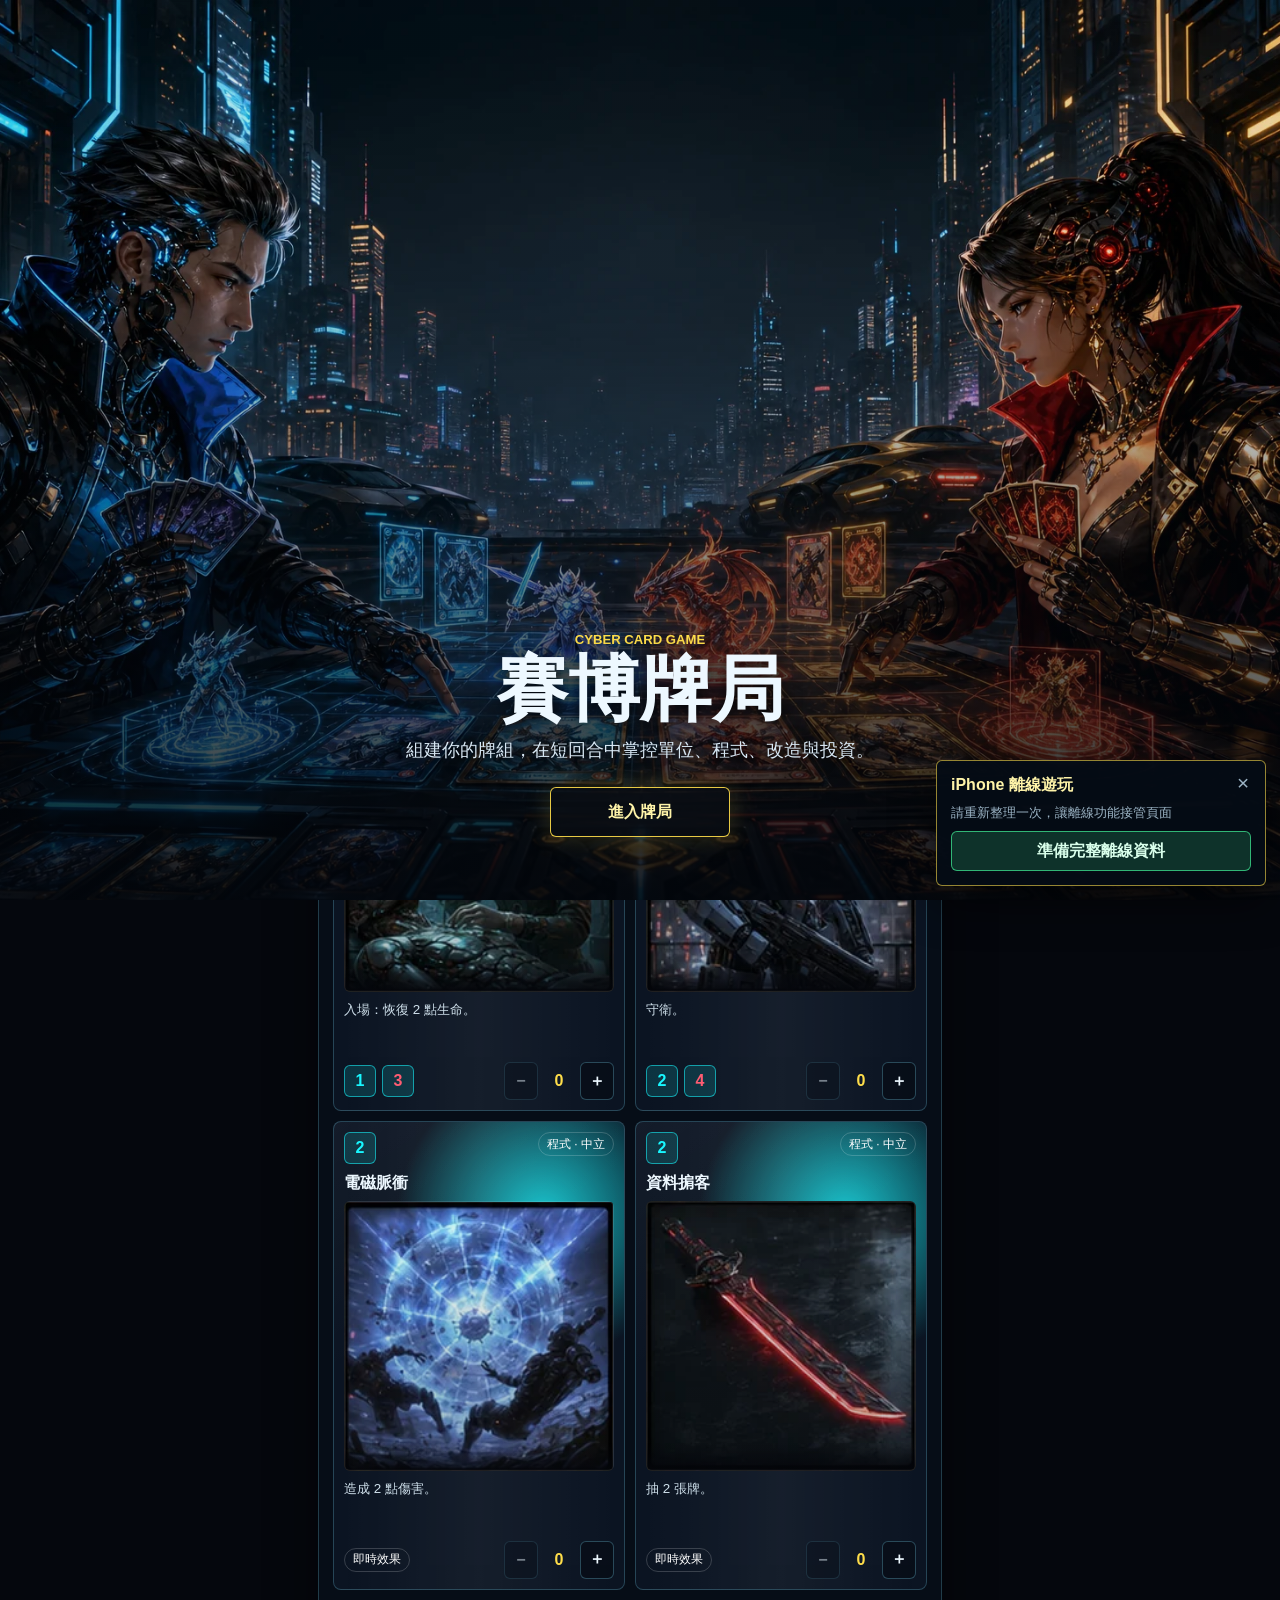
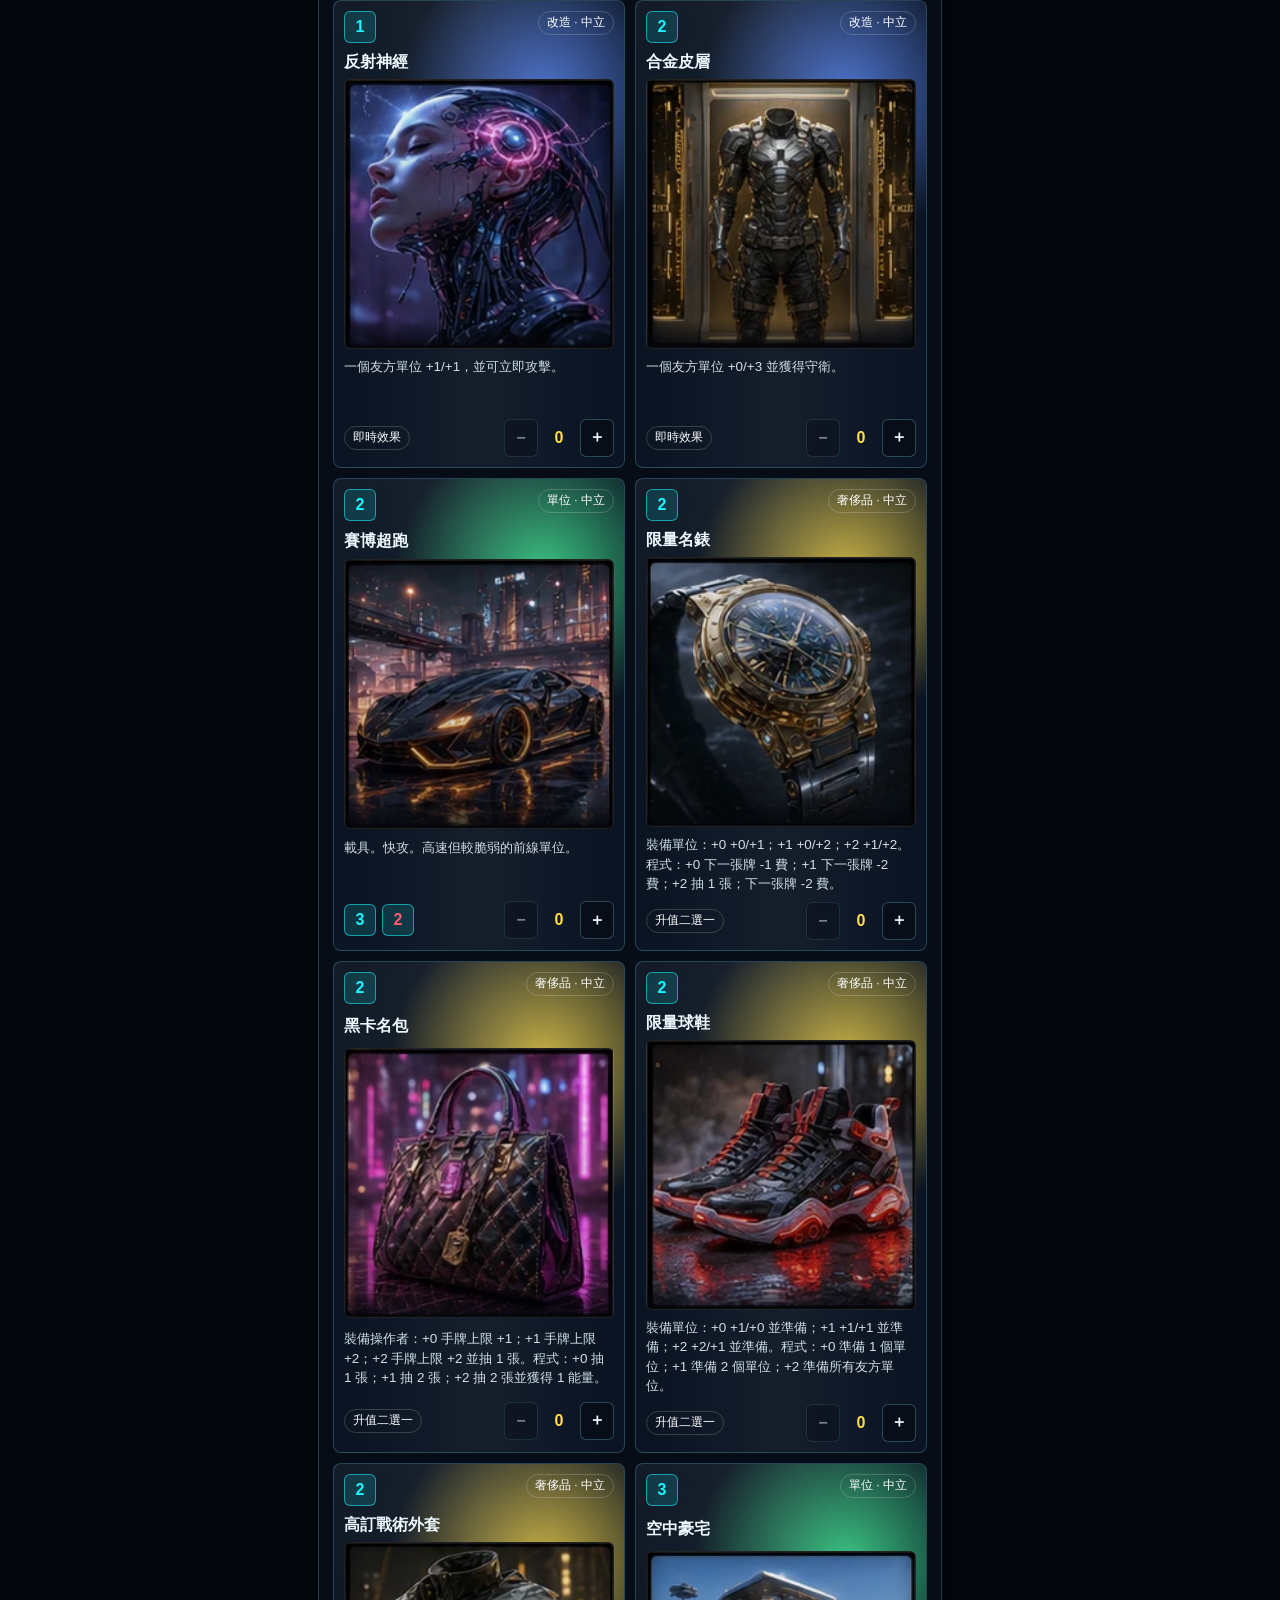
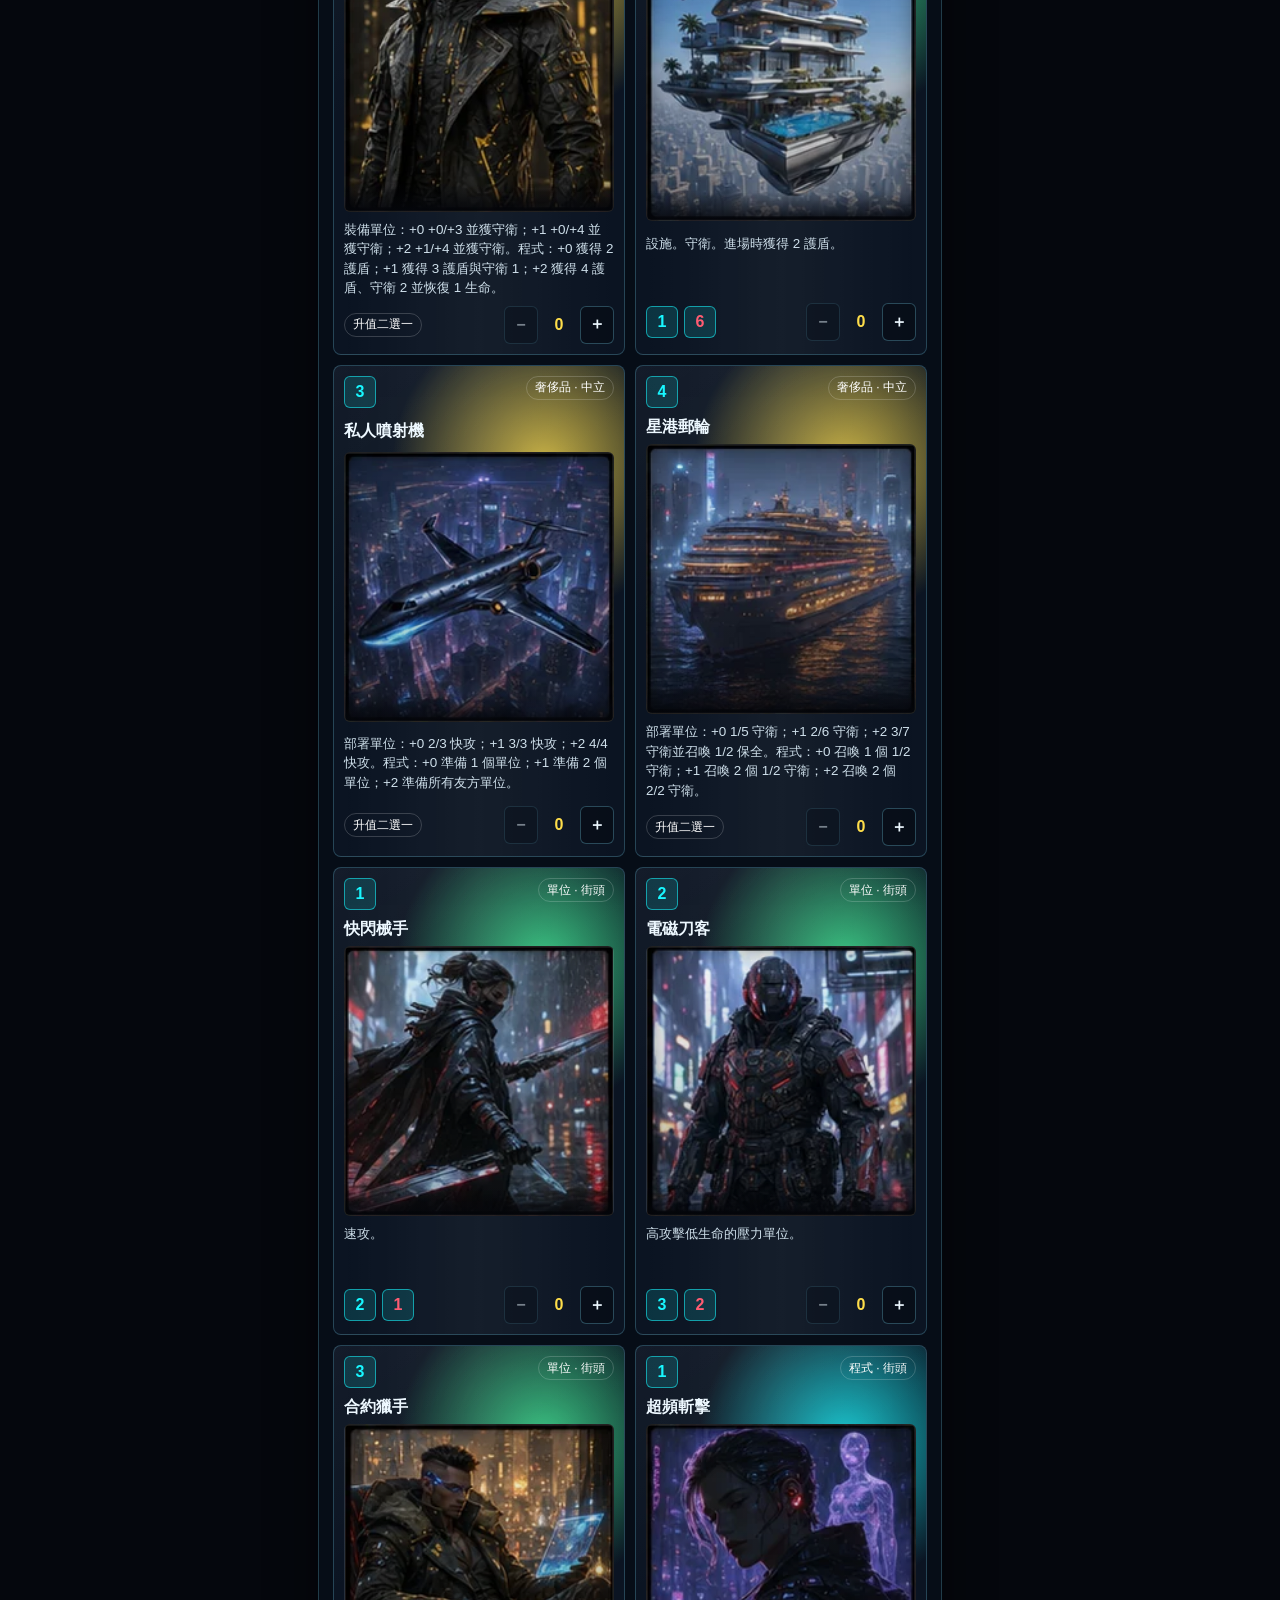
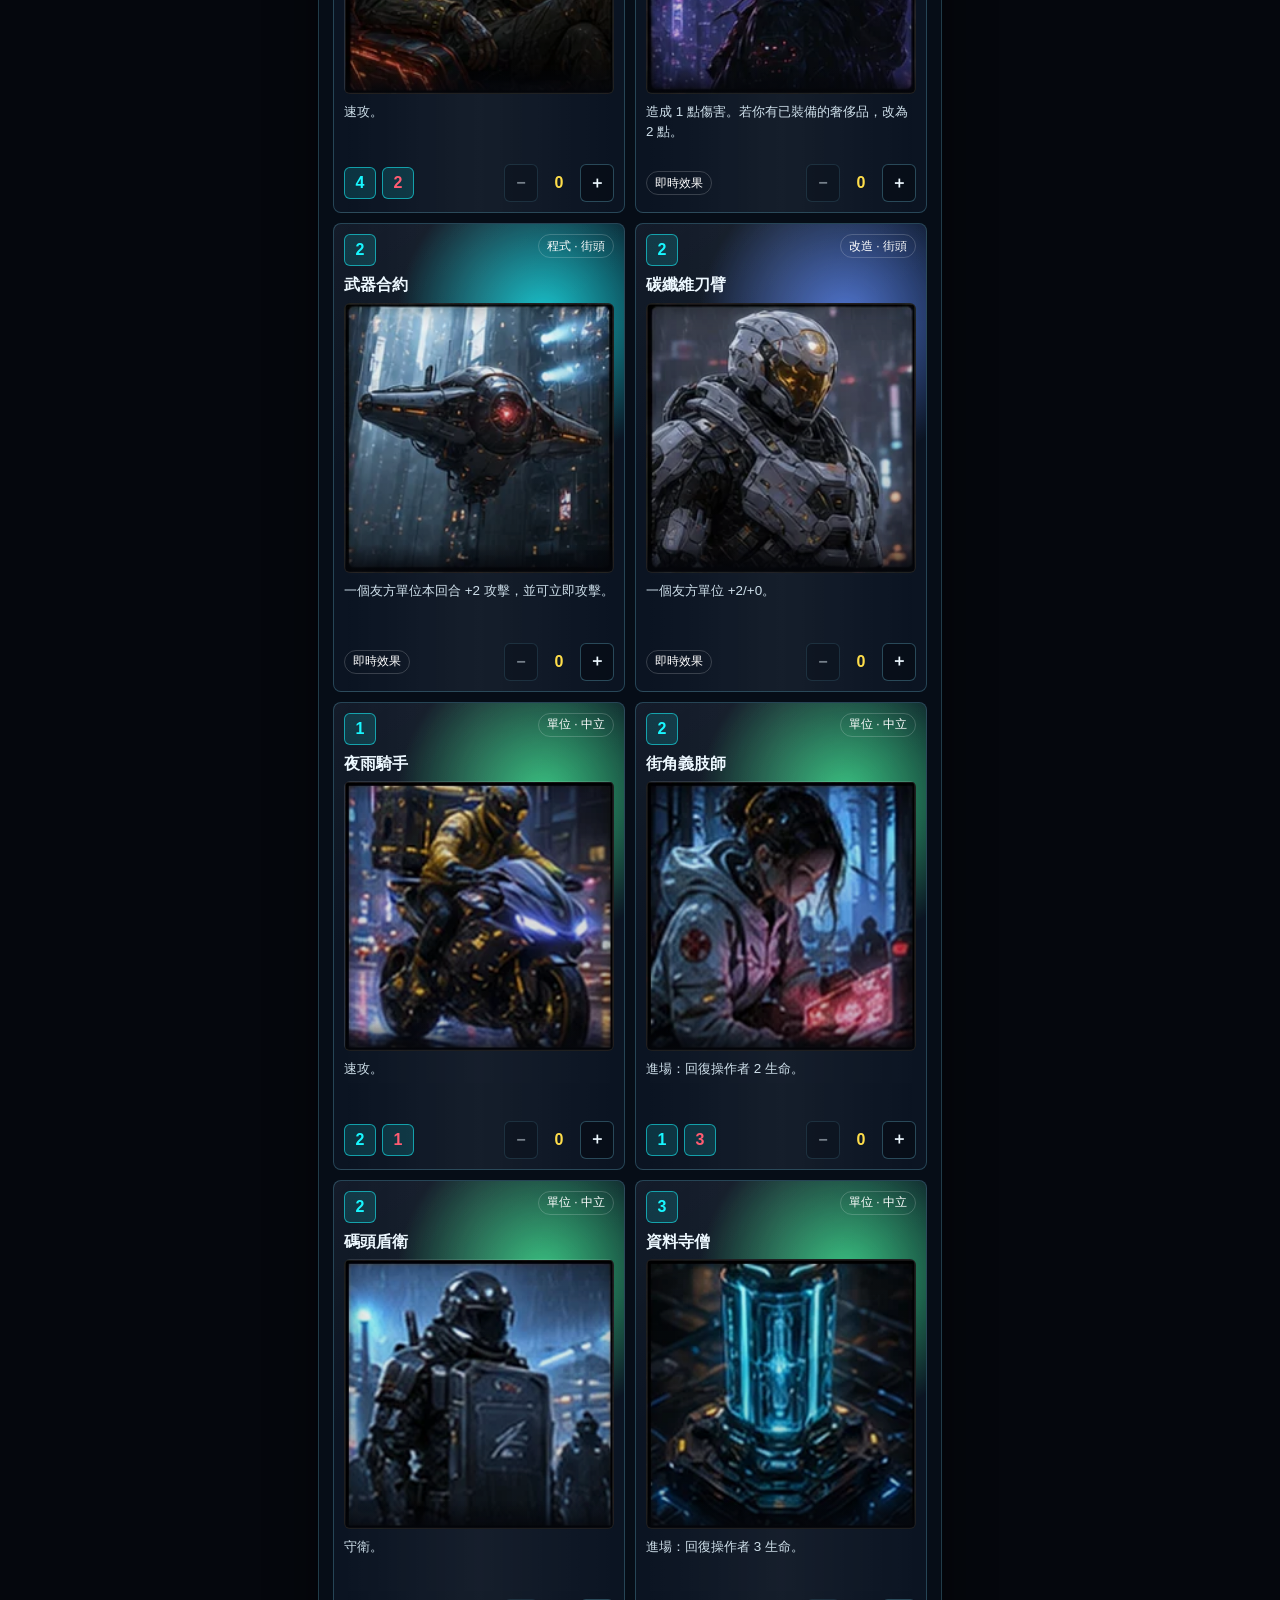
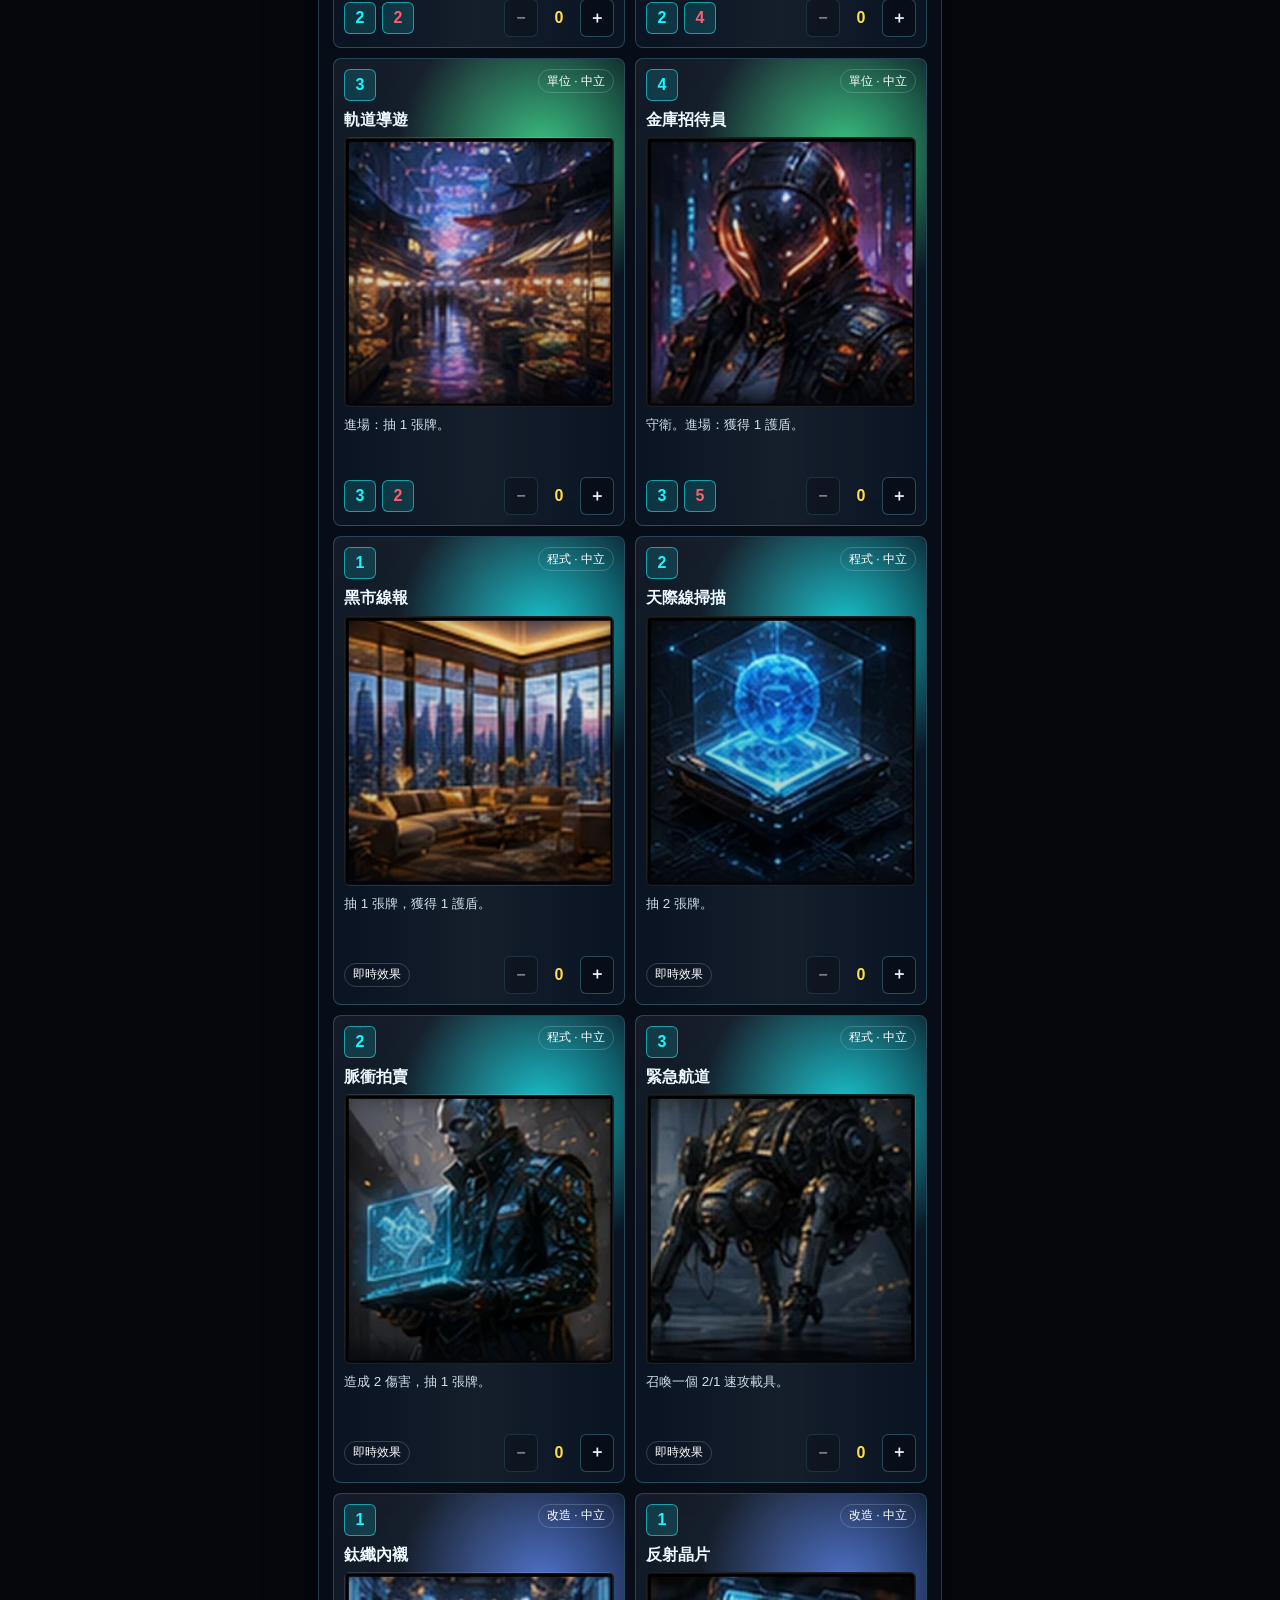
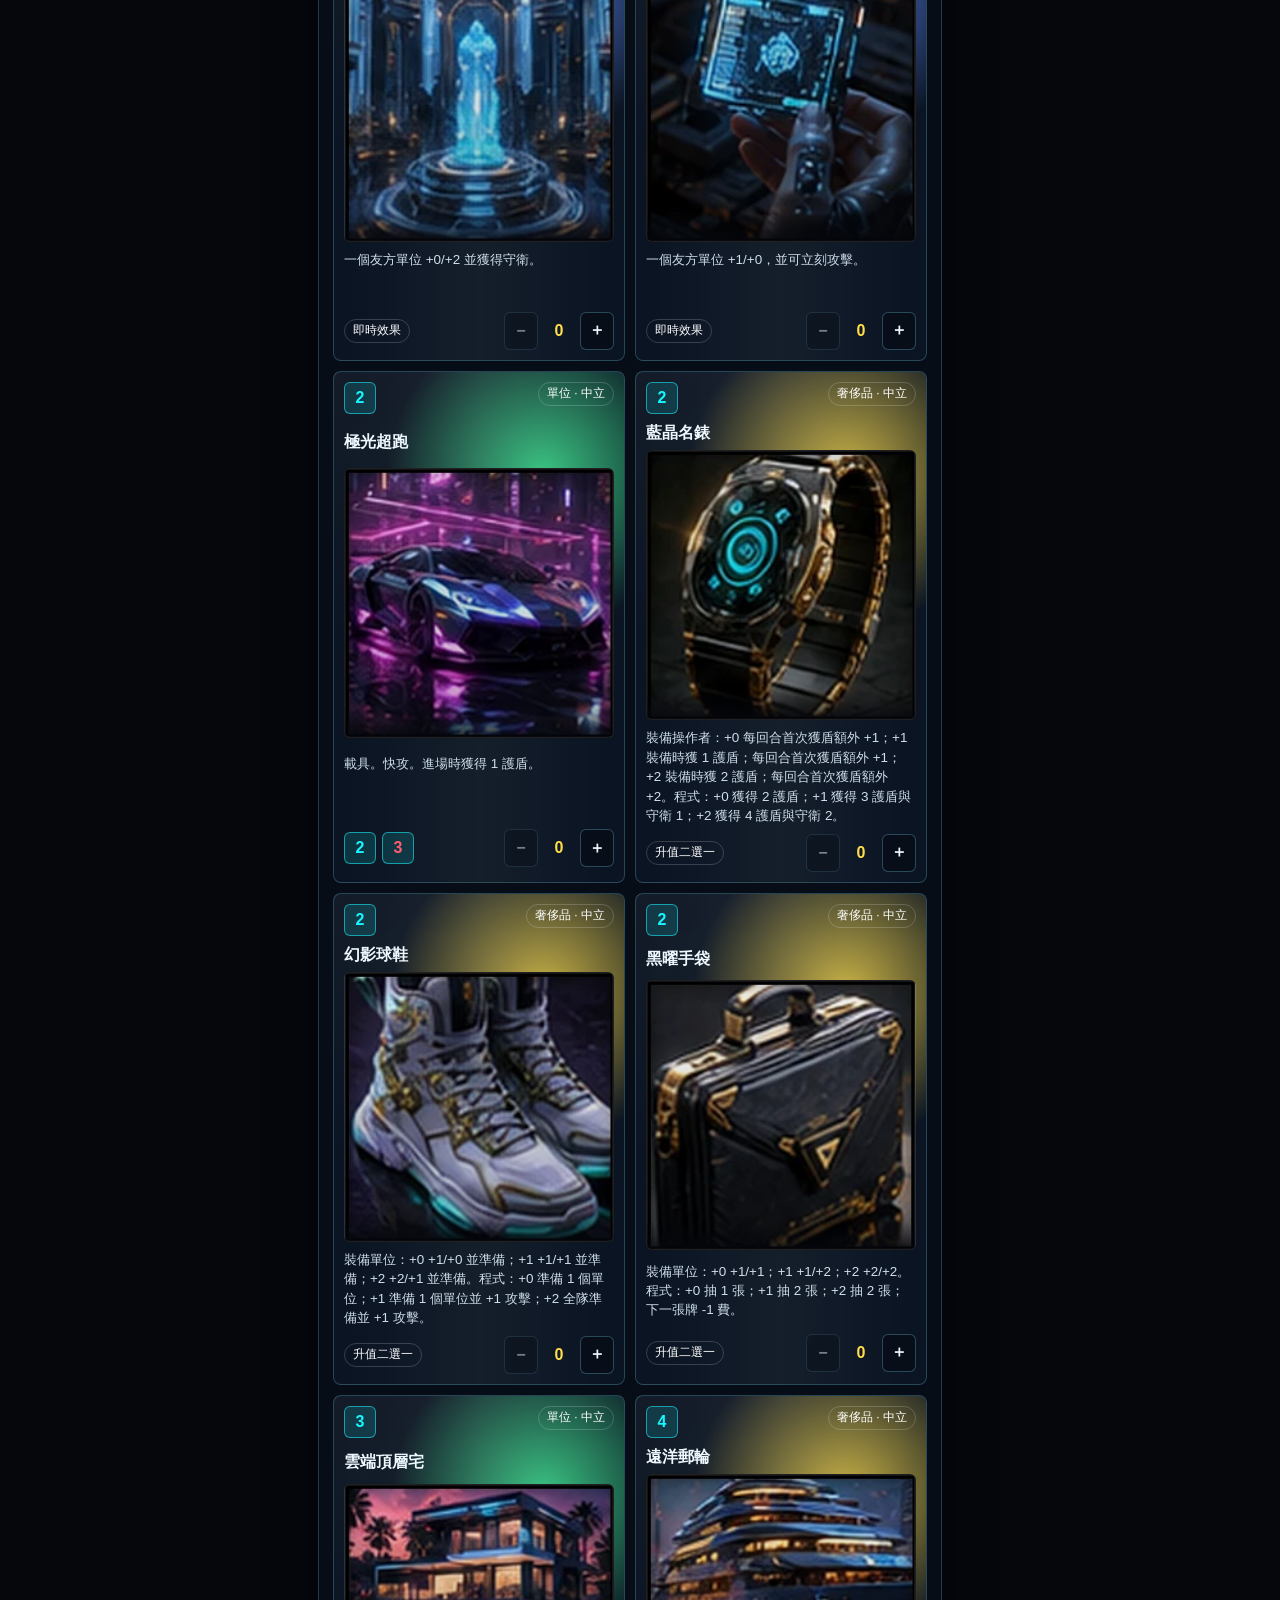
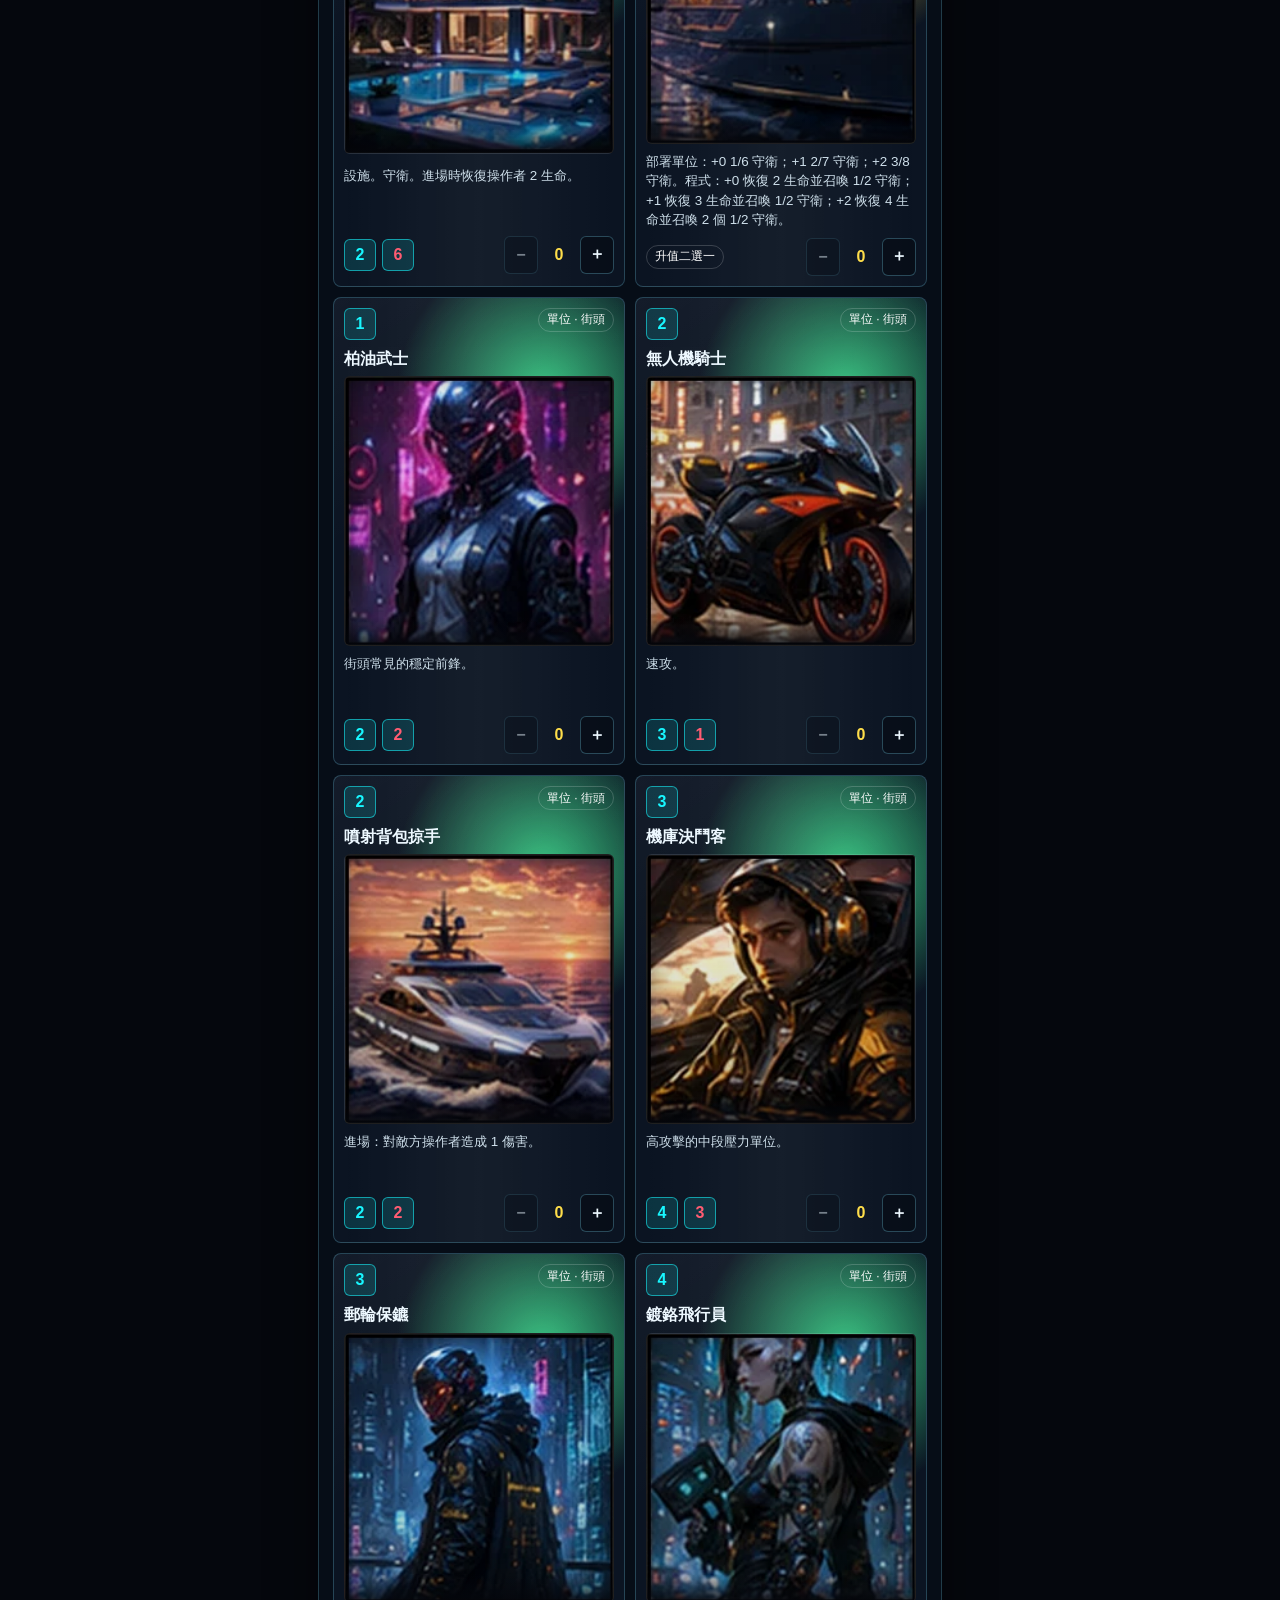
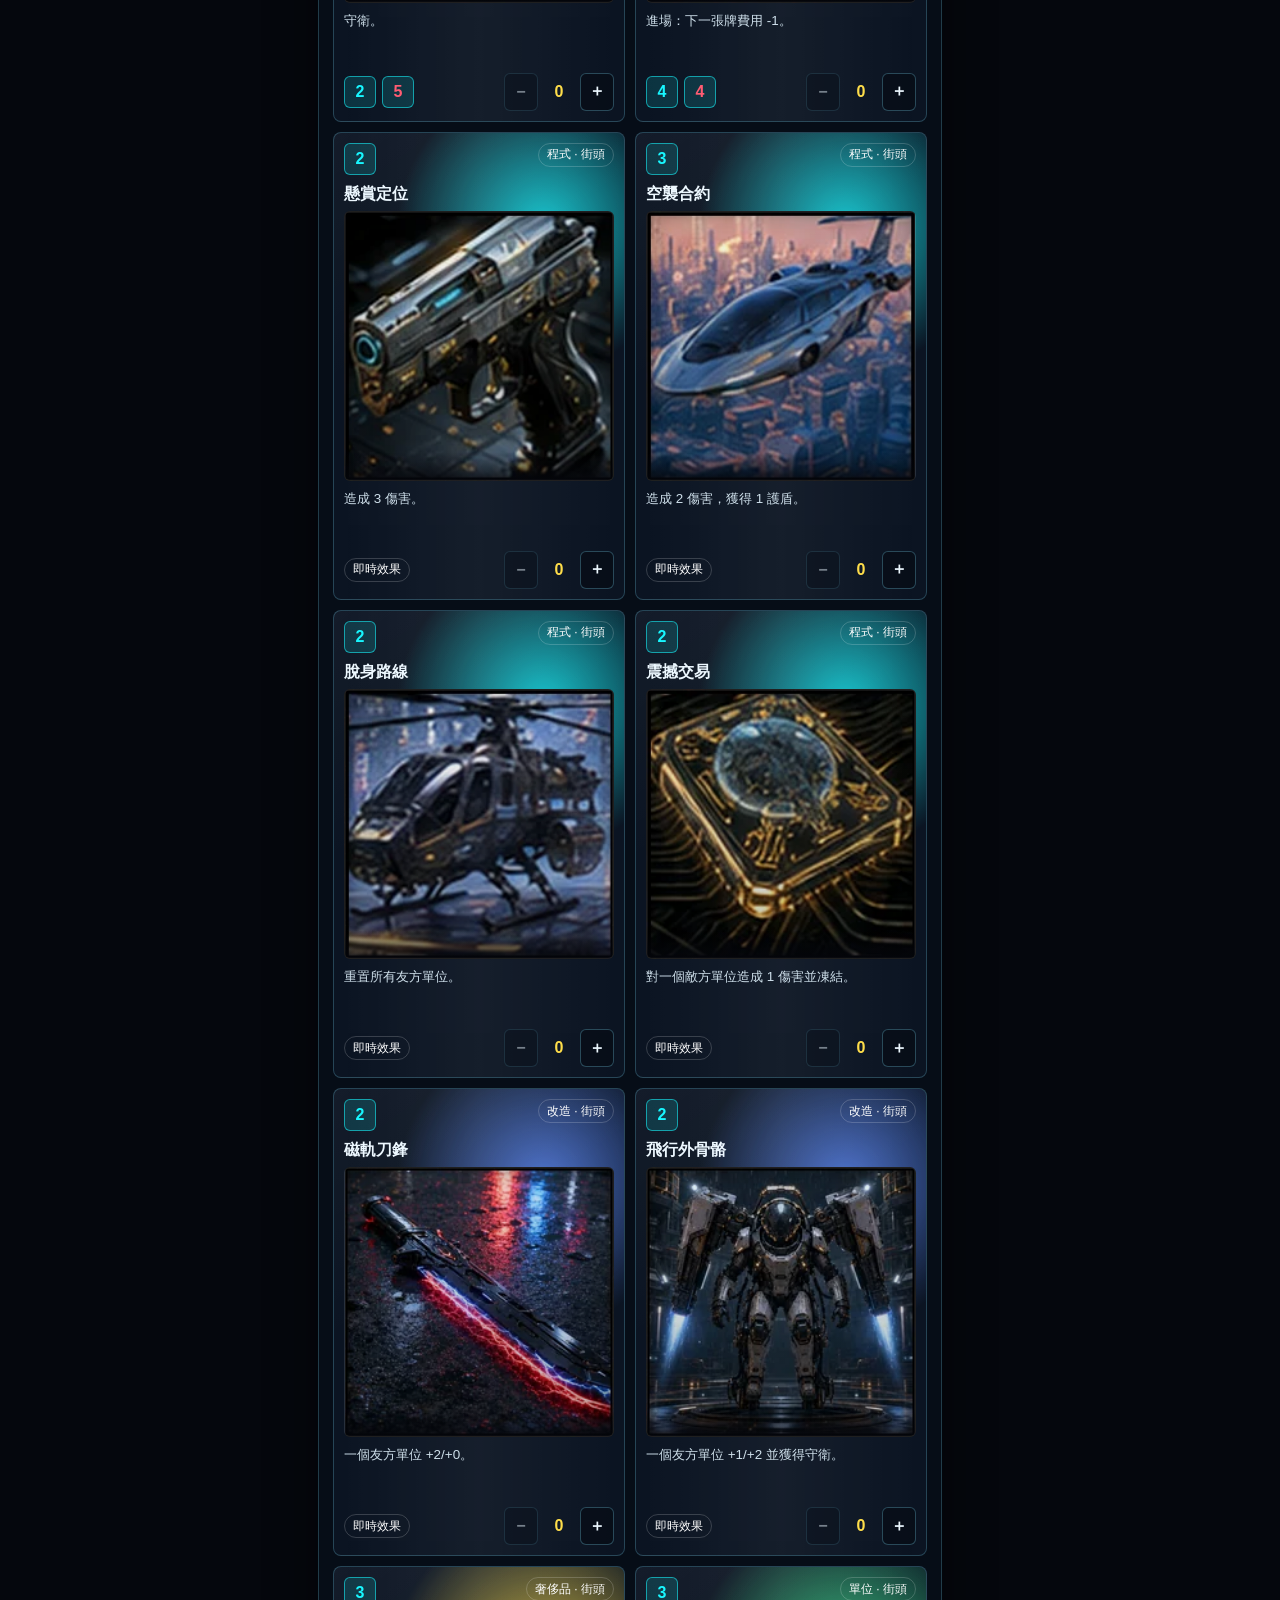
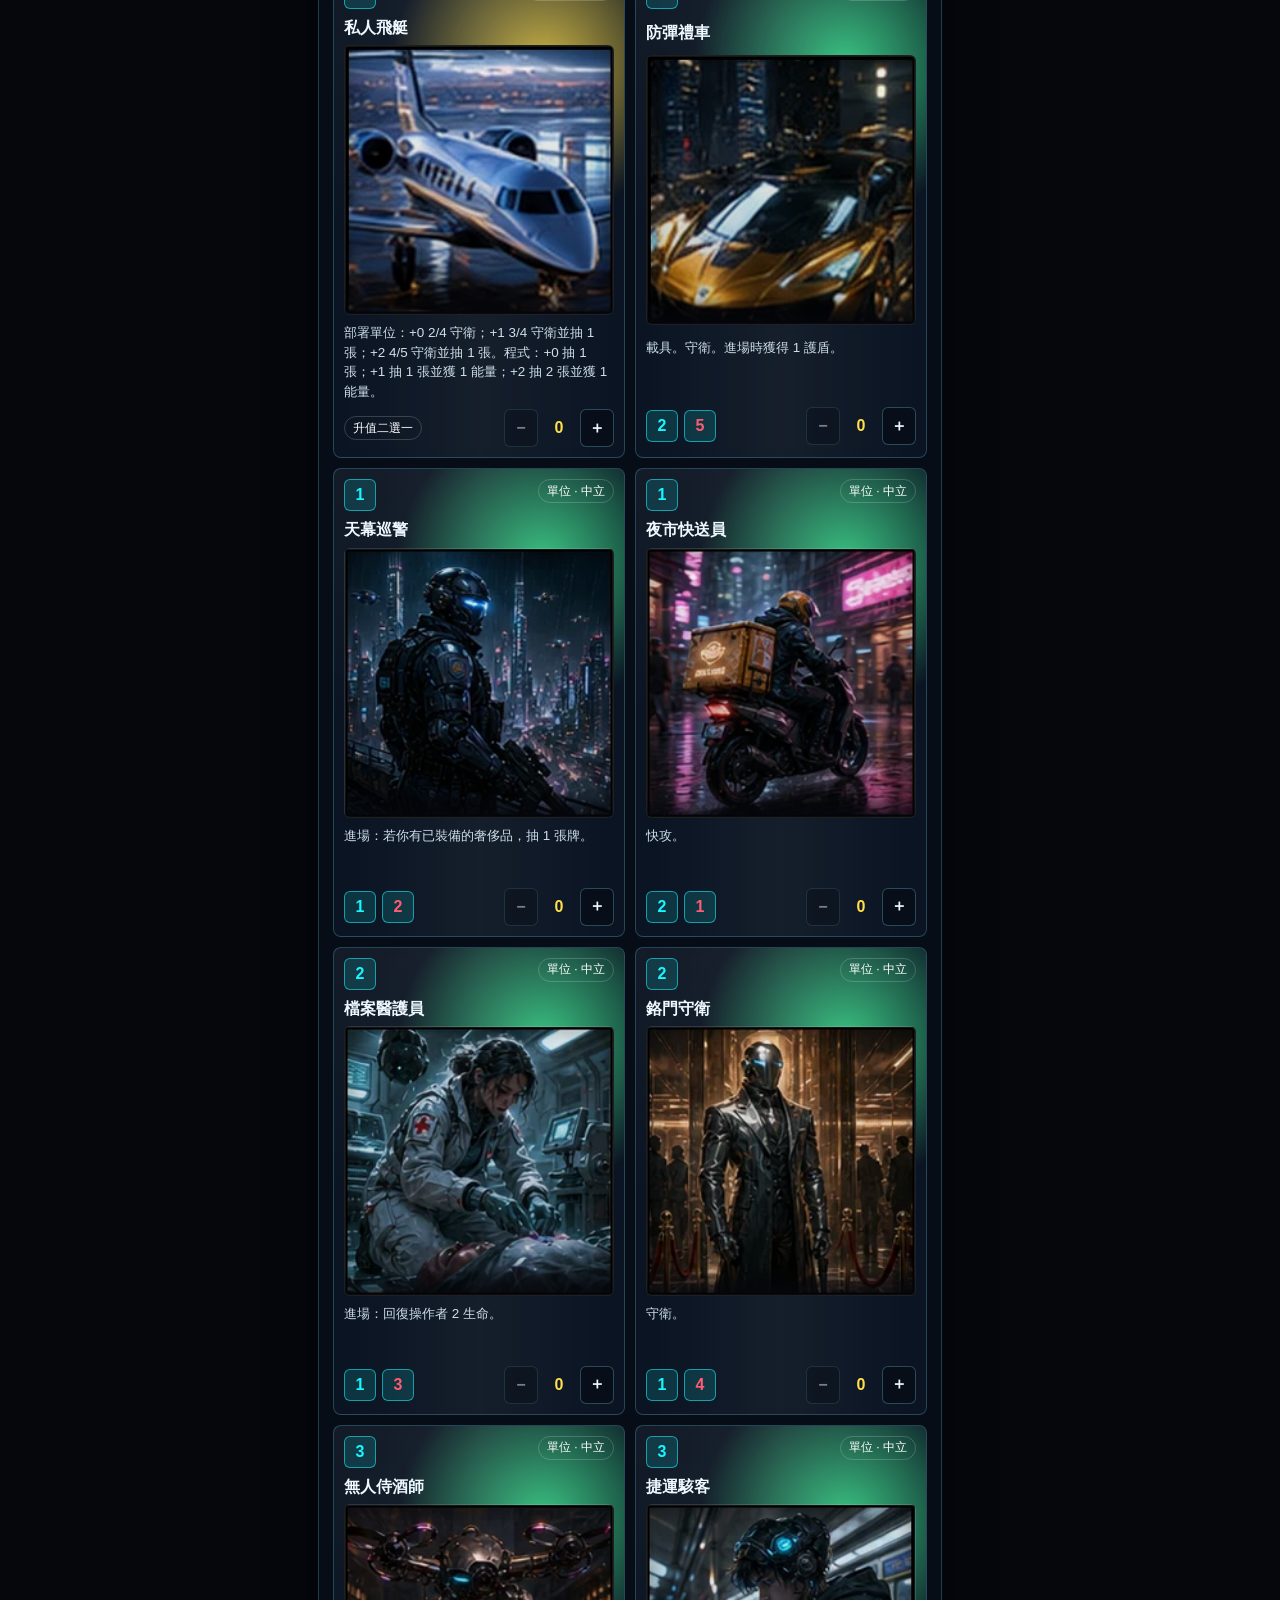
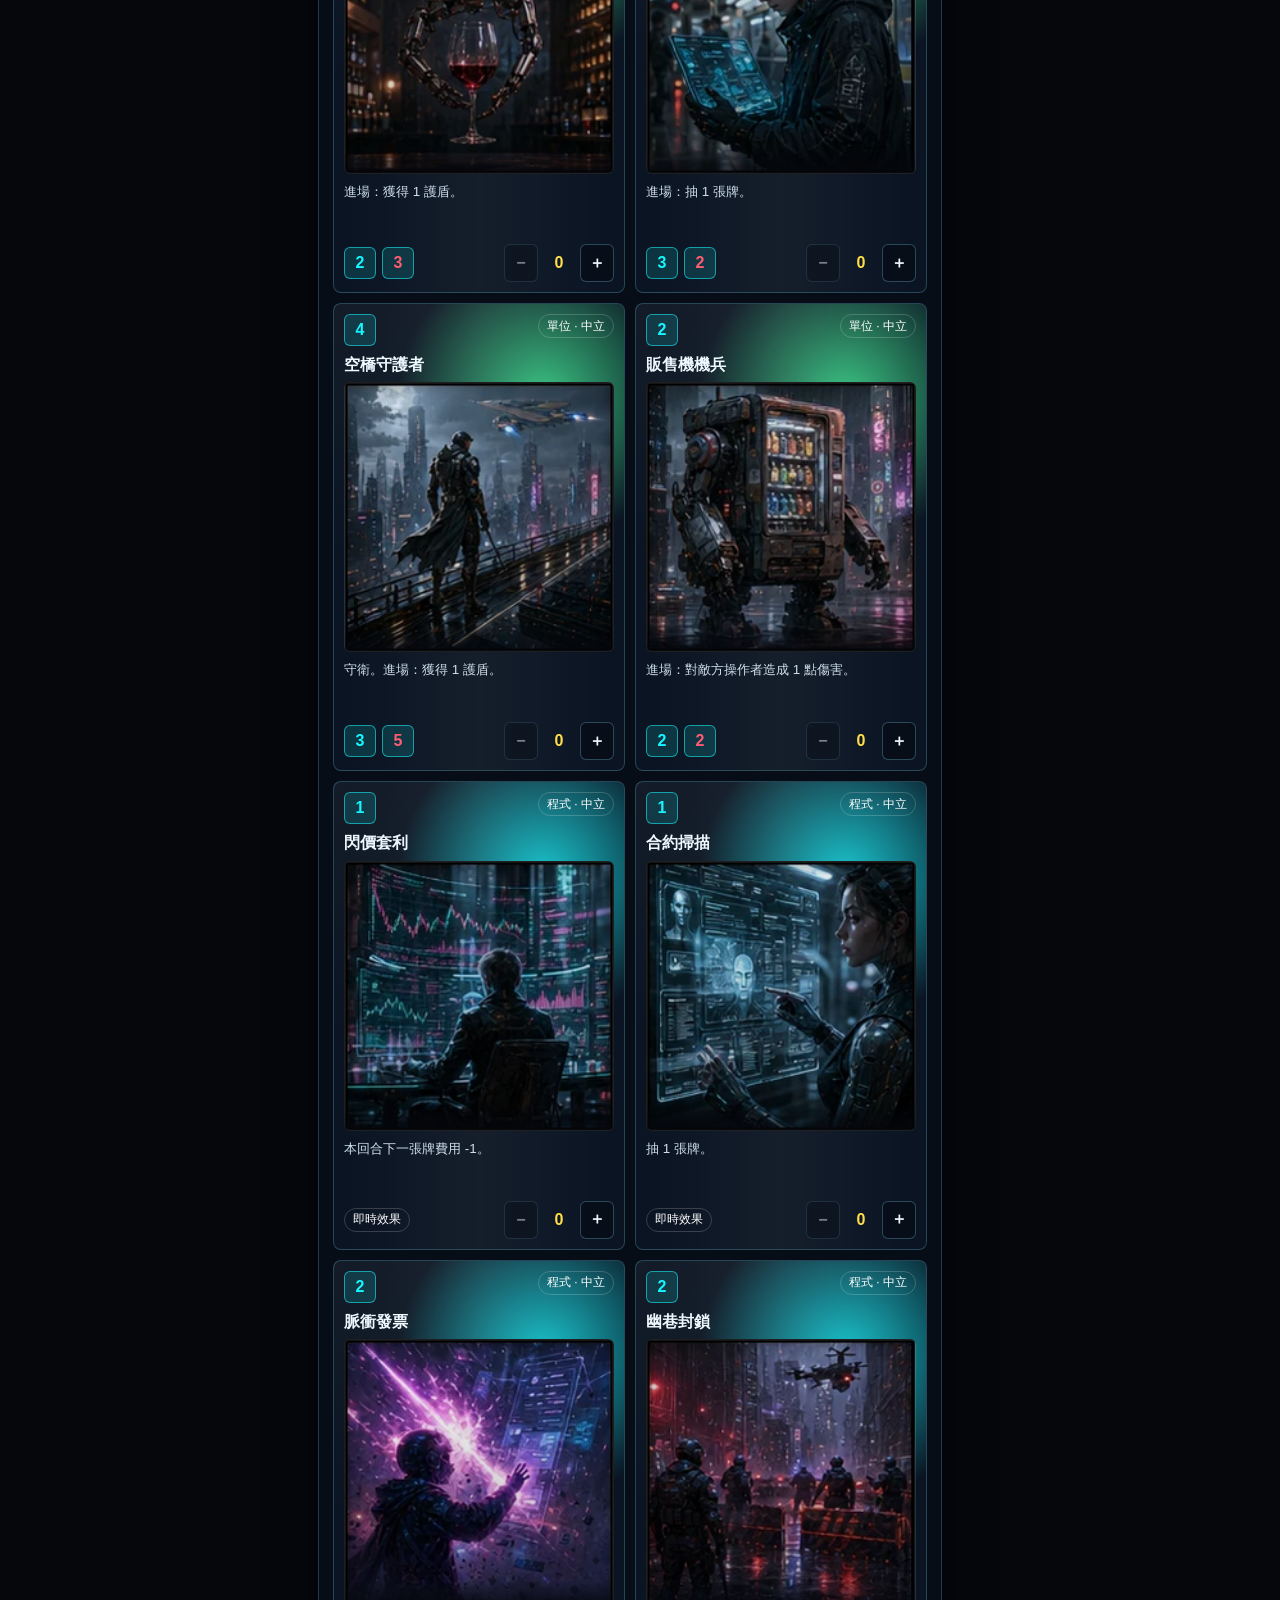
==== index.html @ dfdc30b2 "Adopt proven iPhone offline installer" ====
<!doctype html>
<html lang="zh-Hant">
  <head>
    <meta charset="utf-8" />
    <meta name="viewport" content="width=device-width, initial-scale=1" />
    <meta name="theme-color" content="#07111d" />
    <meta name="apple-mobile-web-app-capable" content="yes" />
    <meta name="apple-mobile-web-app-status-bar-style" content="black-translucent" />
    <meta name="apple-mobile-web-app-title" content="賽博牌局" />
    <title>賽博牌局</title>
    <link rel="manifest" href="manifest.webmanifest" />
    <link rel="apple-touch-icon" href="assets/app-icon-180.png" />
    <link rel="stylesheet" href="styles.css?v=random-opponent-20260714" />
  </head>
  <body class="landing-active">
    <section id="landingView" class="landing-view" aria-labelledby="landingTitle" role="button" tabindex="0">
      <img class="landing-art" src="assets/cyber-home.webp" alt="兩名賽博操作者在未來城市的全息牌桌上交鋒" />
      <div class="landing-shade" aria-hidden="true"></div>
      <div class="landing-content">
        <p class="landing-kicker">CYBER CARD GAME</p>
        <h1 id="landingTitle">賽博牌局</h1>
        <p>組建你的牌組，在短回合中掌控單位、程式、改造與投資。</p>
        <button id="enterGameBtn" class="landing-enter" type="button">進入牌局</button>
      </div>
    </section>
    <div class="backdrop" aria-hidden="true"></div>
    <div id="playReveal" class="play-reveal" hidden aria-live="polite"></div>
    <main class="app">
      <header class="topbar">
        <div class="brand">
          <span class="brand-mark">CC</span>
          <div>
            <h1>賽博牌局</h1>
            <p>15 張牌，短局賽博對戰</p>
          </div>
        </div>
        <nav class="view-tabs site-nav" aria-label="主要頁面">
          <button class="tab-button active" data-view="builder">配牌</button>
          <button class="tab-button" data-view="game">對戰</button>
          <a class="tab-link" href="story.html">劇情</a>
          <a class="tab-link" href="modifier.html">修改器</a>
          <a class="tab-link" href="guide.html">攻略</a>
        </nav>
      </header>

      <section id="builderView" class="view active" aria-labelledby="builderTitle">
        <div id="builderNotice" class="builder-notice" hidden aria-live="polite"></div>
        <div id="storyBattleBanner" class="story-battle-banner" hidden></div>
        <div class="builder-layout">
          <aside class="panel operator-panel">
            <div class="panel-heading">
              <span id="builderTitle">操盤者</span>
            </div>
            <div id="operatorList" class="operator-list"></div>
            <div id="operatorDetail" class="operator-detail"></div>
            <label class="opponent-picker" for="opponentSelect">
              <span>一般對戰對手</span>
              <select id="opponentSelect">
                <option value="random">隨機對手</option>
                <option value="merc">街頭傭兵</option>
                <option value="hacker">黑帽駭客</option>
                <option value="corp">企業主管</option>
              </select>
              <small>隨機模式會優先避開與你相同的操作者。</small>
            </label>
            <div class="rule-stack">
              <div><strong>牌組</strong><span>預設 15 張，可調整</span></div>
              <div><strong>同名</strong><span>最多 2 張</span></div>
              <div><strong>奢侈品</strong><span>預設最多 4 張</span></div>
              <div><strong>升值</strong><span>留在手牌最高升值 +2</span></div>
            </div>
            <div class="button-row">
              <button id="quickBuildBtn" class="primary-button">快速配牌</button>
              <button id="clearDeckBtn" class="ghost-button">清空</button>
            </div>
          </aside>

          <section class="panel library-panel" aria-label="卡牌庫">
            <div class="library-toolbar">
              <div class="filter-group" role="group" aria-label="卡牌篩選">
                <button class="filter-button active" data-filter="all">全部</button>
                <button class="filter-button" data-filter="unit">單位</button>
                <button class="filter-button" data-filter="program">程式</button>
                <button class="filter-button" data-filter="mod">改造</button>
                <button class="filter-button" data-filter="luxury">奢侈品</button>
              </div>
              <div class="deck-meter">
                <span id="deckCount">0 / 15</span>
                <div class="meter-track"><span id="deckMeterFill"></span></div>
              </div>
            </div>
            <div id="cardLibrary" class="card-library"></div>
          </section>

          <aside class="panel deck-panel" aria-label="目前牌組">
            <div class="panel-heading">
              <span>目前牌組</span>
              <strong id="luxuryCount">奢侈品 0 / 4</strong>
            </div>
            <div id="deckTypeMix" class="deck-type-mix" aria-label="牌組類型比例"></div>
            <div id="deckList" class="deck-list"></div>
            <button id="startGameBtn" class="start-button" disabled>開始對戰</button>
          </aside>
        </div>
      </section>

      <section id="gameView" class="view" aria-label="對戰桌">
        <div class="game-layout">
          <section class="table-panel">
            <div class="combatant-row opponent-row">
              <div id="aiHero" class="hero-card target-node" data-target-kind="hero" data-owner="ai"></div>
              <div class="zone-stack">
                <div id="aiLuxuries" class="luxury-strip"></div>
                <div id="aiBoard" class="board-row"></div>
                <div class="hidden-hand">
                  <span id="aiHandCount">0</span>
                  <span class="card-back-mini"></span>
                </div>
              </div>
            </div>

            <div class="turn-bar">
              <button id="heroSkillBtn" class="skill-button"></button>
              <div id="turnStatus" class="turn-status">尚未開始</div>
              <button id="endTurnBtn" class="end-turn-button">結束回合</button>
            </div>

            <div class="combatant-row player-row">
              <div id="playerHero" class="hero-card target-node" data-target-kind="hero" data-owner="player"></div>
              <div class="zone-stack">
                <div id="playerBoard" class="board-row"></div>
                <div id="playerLuxuries" class="luxury-strip"></div>
                <div id="playerHand" class="hand-row"></div>
              </div>
            </div>
          </section>

          <aside class="panel game-panel">
            <div id="actionPanel" class="action-panel"></div>
            <div class="panel-heading">
              <span>牌局紀錄</span>
            </div>
            <div id="gameLog" class="game-log"></div>
            <div class="discard-panels">
              <details class="discard-view">
                <summary>我方棄牌 <span id="playerDiscardCount">0</span></summary>
                <div id="playerDiscardList" class="discard-list"></div>
              </details>
              <details class="discard-view">
                <summary>敵方棄牌 <span id="aiDiscardCount">0</span></summary>
                <div id="aiDiscardList" class="discard-list"></div>
              </details>
            </div>
          </aside>
        </div>
      </section>
    </main>
    <div id="storyResult" class="story-result" hidden aria-live="polite"></div>
    <script src="script.js?v=random-opponent-20260714"></script>
    <script src="pwa.js?v=offline-manager-20260714"></script>
  </body>
</html>
---- styles.css ----
:root {
  color-scheme: dark;
  --bg: #05070d;
  --panel: rgba(8, 15, 26, 0.82);
  --panel-strong: rgba(12, 20, 34, 0.96);
  --line: rgba(126, 227, 255, 0.22);
  --text: #edf8ff;
  --muted: #9cb4c5;
  --cyan: #18f7ff;
  --pink: #ff3fc7;
  --yellow: #ffde4a;
  --green: #43f59b;
  --red: #ff5c72;
  --blue: #5f8dff;
  --card: #10192a;
  --shadow: 0 18px 52px rgba(0, 0, 0, 0.45);
}

* {
  box-sizing: border-box;
}

body {
  min-height: 100vh;
  min-height: 100dvh;
  margin: 0;
  overflow-x: hidden;
  background: var(--bg);
  color: var(--text);
  font-family:
    "Microsoft JhengHei",
    "Noto Sans TC",
    "Segoe UI",
    sans-serif;
}

button,
input {
  font: inherit;
}

button {
  cursor: pointer;
}

button:disabled {
  cursor: not-allowed;
  opacity: 0.46;
}

.backdrop {
  position: fixed;
  inset: 0;
  z-index: -2;
  background:
    linear-gradient(180deg, rgba(5, 7, 13, 0.18), rgba(5, 7, 13, 0.9)),
    url("assets/cyber-city.svg") center/cover no-repeat;
}

.backdrop::after {
  content: "";
  position: absolute;
  inset: 0;
  background:
    repeating-linear-gradient(
      0deg,
      rgba(255, 255, 255, 0.035) 0,
      rgba(255, 255, 255, 0.035) 1px,
      transparent 1px,
      transparent 7px
    ),
    radial-gradient(circle at 18% 18%, rgba(24, 247, 255, 0.13), transparent 24%),
    radial-gradient(circle at 78% 9%, rgba(255, 63, 199, 0.11), transparent 22%);
  mix-blend-mode: screen;
  opacity: 0.72;
}

.app {
  width: min(1580px, calc(100vw - 28px));
  min-height: 100vh;
  min-height: 100dvh;
  margin: 0 auto;
  padding: 18px 0 28px;
}

.topbar {
  display: flex;
  align-items: center;
  justify-content: space-between;
  gap: 18px;
  margin-bottom: 16px;
}

.brand {
  display: flex;
  align-items: center;
  gap: 14px;
}

.brand-mark {
  display: grid;
  width: 54px;
  height: 54px;
  place-items: center;
  border: 1px solid rgba(24, 247, 255, 0.62);
  background: rgba(4, 9, 16, 0.78);
  box-shadow: 0 0 24px rgba(24, 247, 255, 0.18);
  color: var(--yellow);
  font-weight: 900;
  letter-spacing: 0;
}

h1,
p {
  margin: 0;
}

.brand h1 {
  font-size: clamp(1.45rem, 2.5vw, 2.25rem);
  letter-spacing: 0;
}

.brand p {
  margin-top: 3px;
  color: var(--muted);
  font-size: 0.92rem;
}

.view-tabs,
.filter-group,
.button-row {
  display: flex;
  align-items: center;
  gap: 8px;
}

.tab-button,
.filter-button,
.tab-link,
.ghost-button,
.primary-button,
.start-button,
.end-turn-button,
.skill-button,
.card-action,
.cash-button {
  min-height: 38px;
  border: 1px solid rgba(126, 227, 255, 0.28);
  border-radius: 6px;
  background: rgba(7, 13, 22, 0.74);
  color: var(--text);
  transition:
    transform 120ms ease,
    border-color 120ms ease,
    background 120ms ease;
}

.tab-button,
.filter-button,
.tab-link {
  display: inline-flex;
  align-items: center;
  justify-content: center;
  padding: 0 16px;
  text-decoration: none;
}

.tab-button.active,
.filter-button.active,
.tab-link.active {
  border-color: rgba(255, 222, 74, 0.78);
  background: rgba(255, 222, 74, 0.13);
  color: #fff4a9;
}

.primary-button,
.start-button,
.end-turn-button {
  padding: 0 16px;
  border-color: rgba(67, 245, 155, 0.68);
  background: linear-gradient(90deg, rgba(67, 245, 155, 0.2), rgba(24, 247, 255, 0.16));
  color: #dfffee;
  font-weight: 800;
}

.ghost-button {
  padding: 0 14px;
}

.site-nav {
  flex-wrap: wrap;
  justify-content: flex-end;
}

.view {
  display: none;
}

.view.active {
  display: block;
}

.builder-layout,
.game-layout {
  display: grid;
  gap: 14px;
}

.builder-layout {
  grid-template-columns: 290px minmax(0, 1fr) 310px;
  align-items: start;
}

.game-layout {
  grid-template-columns: minmax(0, 1fr) 330px;
}

.panel,
.table-panel {
  border: 1px solid var(--line);
  border-radius: 8px;
  background: var(--panel);
  box-shadow: var(--shadow);
  backdrop-filter: blur(12px);
}

.panel {
  padding: 14px;
}

.page-layout {
  display: grid;
  gap: 14px;
}

.page-grid {
  display: grid;
  grid-template-columns: minmax(0, 1fr) 340px;
  gap: 14px;
  align-items: start;
}

.content-panel {
  display: grid;
  gap: 14px;
}

.section-band {
  border: 1px solid var(--line);
  border-radius: 8px;
  background: var(--panel);
  box-shadow: var(--shadow);
  backdrop-filter: blur(12px);
  padding: 18px;
}

.section-band h2,
.section-band h3 {
  margin: 0 0 10px;
  letter-spacing: 0;
}

.section-band p {
  color: #d4e5ef;
  line-height: 1.7;
}

.section-band ul,
.section-band ol {
  margin: 10px 0 0;
  padding-left: 1.25rem;
  color: #d4e5ef;
  line-height: 1.7;
}

.guide-cards,
.rule-editor,
.card-editor-grid,
.deck-samples {
  display: grid;
  gap: 10px;
}

.guide-cards {
  grid-template-columns: repeat(auto-fit, minmax(220px, 1fr));
}

.guide-card,
.sample-card,
.editor-card {
  border: 1px solid rgba(126, 227, 255, 0.18);
  border-radius: 8px;
  background: rgba(7, 13, 22, 0.72);
  padding: 12px;
}

.guide-card strong,
.sample-card strong,
.editor-card strong {
  display: block;
  margin-bottom: 6px;
  color: #ffffff;
}

.guide-card p,
.sample-card p,
.editor-card p {
  color: var(--muted);
  font-size: 0.9rem;
}

.story-overview {
  display: grid;
  gap: 12px;
}

.story-chapters,
.story-node-list {
  display: grid;
  gap: 12px;
}

.story-chapter-heading {
  display: flex;
  align-items: start;
  justify-content: space-between;
  gap: 14px;
}

.story-node {
  display: grid;
  grid-template-columns: minmax(0, 1fr) auto;
  gap: 12px;
  align-items: center;
  padding: 12px;
  border: 1px solid rgba(126, 227, 255, 0.18);
  border-radius: 8px;
  background: rgba(7, 13, 22, 0.72);
}

.story-node.locked {
  opacity: 0.52;
}

.story-node.completed {
  border-color: rgba(67, 245, 155, 0.42);
}

.story-node h3 {
  margin: 6px 0;
}

.story-node strong,
.story-battle-banner strong {
  display: block;
  color: #fff4a9;
  line-height: 1.5;
}

.story-status {
  display: inline-flex;
  width: fit-content;
  min-height: 24px;
  align-items: center;
  padding: 0 8px;
  border: 1px solid rgba(255, 222, 74, 0.34);
  border-radius: 999px;
  color: var(--yellow);
  font-size: 0.74rem;
  font-weight: 900;
}

.story-side {
  position: sticky;
  top: 12px;
}

.story-battle-banner {
  display: grid;
  grid-template-columns: minmax(0, 1fr) minmax(240px, 360px);
  gap: 14px;
  margin-bottom: 14px;
  padding: 14px;
  border: 1px solid rgba(255, 222, 74, 0.34);
  border-radius: 8px;
  background:
    linear-gradient(135deg, rgba(255, 222, 74, 0.12), rgba(24, 247, 255, 0.08)),
    rgba(7, 13, 22, 0.86);
  box-shadow: var(--shadow);
}

.story-battle-banner[hidden] {
  display: none;
}

.story-battle-banner h2 {
  margin: 6px 0 8px;
}

.story-banner-actions {
  display: grid;
  align-content: center;
  gap: 10px;
  color: var(--muted);
  line-height: 1.45;
}

.story-banner-actions .ghost-button,
.story-node .primary-button,
.story-node .ghost-button {
  display: inline-flex;
  align-items: center;
  justify-content: center;
  text-decoration: none;
}

.rule-editor {
  grid-template-columns: repeat(auto-fit, minmax(170px, 1fr));
}

.field {
  display: grid;
  gap: 6px;
}

.field label {
  color: #dceaff;
  font-size: 0.84rem;
  font-weight: 800;
}

.field input,
.field textarea,
.field select {
  width: 100%;
  min-height: 40px;
  border: 1px solid rgba(126, 227, 255, 0.24);
  border-radius: 6px;
  background: rgba(5, 9, 15, 0.82);
  color: var(--text);
  padding: 8px 10px;
}

.field textarea {
  min-height: 96px;
  resize: vertical;
}

.file-input {
  position: absolute;
  width: 1px;
  height: 1px;
  opacity: 0;
  pointer-events: none;
}

.toggle-field {
  display: flex;
  min-height: 40px;
  align-items: center;
  gap: 8px;
  padding: 8px 10px;
  border: 1px solid rgba(126, 227, 255, 0.24);
  border-radius: 6px;
  background: rgba(5, 9, 15, 0.62);
  color: #dceaff;
  font-size: 0.88rem;
  font-weight: 800;
}

.modifier-toolbar {
  display: flex;
  flex-wrap: wrap;
  gap: 8px;
  align-items: center;
  justify-content: space-between;
}

.modifier-toolbar .field {
  min-width: min(280px, 100%);
  flex: 1;
}

.card-editor-grid {
  grid-template-columns: repeat(auto-fit, minmax(260px, 1fr));
}

.editor-card {
  display: grid;
  gap: 10px;
}

.custom-card-form {
  display: grid;
  grid-template-columns: repeat(3, minmax(0, 1fr));
  gap: 10px;
}

.custom-text-field,
.custom-art-tools {
  grid-column: 1 / -1;
}

.editor-top {
  display: grid;
  grid-template-columns: 74px minmax(0, 1fr);
  gap: 10px;
  align-items: center;
}

.editor-art {
  width: 74px;
  aspect-ratio: var(--art-ratio, 1 / 1);
  border: 1px solid rgba(255, 255, 255, 0.14);
  border-radius: 6px;
  background-image:
    linear-gradient(180deg, rgba(0, 0, 0, 0.02), rgba(0, 0, 0, 0.24)),
    var(--art-image, url("assets/card-art-atlas.png"));
  background-size: auto, var(--art-size, 600% 600%);
  background-position: center, var(--art-x, 0%) var(--art-y, 0%);
  background-repeat: no-repeat;
}

.custom-preview {
  width: 88px;
  flex: 0 0 auto;
}

.art-tools {
  display: flex;
  flex-wrap: wrap;
  gap: 8px;
  align-items: center;
}

.custom-card-list {
  display: grid;
  gap: 10px;
  margin-top: 14px;
}

.custom-card-list h3 {
  margin: 0;
  font-size: 1rem;
}

.custom-card-items {
  display: grid;
  gap: 8px;
}

.custom-card-row {
  display: grid;
  grid-template-columns: 52px minmax(0, 1fr) auto;
  gap: 10px;
  align-items: center;
  padding: 8px;
  border: 1px solid rgba(126, 227, 255, 0.18);
  border-radius: 6px;
  background: rgba(4, 8, 15, 0.54);
}

.custom-card-row strong,
.custom-card-row p {
  margin: 0;
}

.custom-card-row p,
.empty-inline {
  color: var(--muted);
  font-size: 0.84rem;
}

.custom-card-actions {
  display: flex;
  flex-wrap: wrap;
  gap: 6px;
  justify-content: flex-end;
}

.mini-art {
  width: 52px;
}

.danger-button {
  border-color: rgba(255, 92, 122, 0.42);
  color: #ffd3dc;
}

.compact-button {
  min-height: 34px;
  padding: 7px 10px;
  font-size: 0.82rem;
}

.editor-fields {
  display: grid;
  grid-template-columns: repeat(3, 1fr);
  gap: 8px;
}

.editor-fields .field input {
  min-height: 36px;
}

.status-line {
  min-height: 24px;
  color: var(--yellow);
  font-weight: 800;
}

.export-box {
  font-family: Consolas, "Courier New", monospace;
}

.deck-samples {
  grid-template-columns: repeat(auto-fit, minmax(260px, 1fr));
}

.panel-heading {
  display: flex;
  align-items: center;
  justify-content: space-between;
  gap: 10px;
  margin-bottom: 12px;
  color: #ffffff;
  font-weight: 900;
}

.panel-heading strong {
  color: var(--yellow);
  font-size: 0.86rem;
}

.operator-list {
  display: grid;
  gap: 8px;
}

.operator-button {
  width: 100%;
  min-height: 62px;
  padding: 10px;
  border: 1px solid rgba(126, 227, 255, 0.23);
  border-radius: 8px;
  background: rgba(10, 18, 30, 0.68);
  color: var(--text);
  text-align: left;
}

.operator-button.active {
  border-color: var(--cyan);
  box-shadow: inset 0 0 0 1px rgba(24, 247, 255, 0.28);
}

.operator-button strong,
.operator-detail strong {
  display: block;
  margin-bottom: 4px;
}

.operator-button span,
.operator-detail,
.rule-stack {
  color: var(--muted);
  font-size: 0.9rem;
}

.operator-detail {
  min-height: 94px;
  margin: 12px 0;
  padding: 12px;
  border: 1px solid rgba(255, 222, 74, 0.2);
  border-radius: 8px;
  background: rgba(255, 222, 74, 0.06);
}

.rule-stack {
  display: grid;
  gap: 8px;
  margin-bottom: 14px;
}

.rule-stack div {
  display: flex;
  justify-content: space-between;
  gap: 10px;
  padding-bottom: 8px;
  border-bottom: 1px solid rgba(126, 227, 255, 0.12);
}

.library-panel {
  min-height: calc(100vh - 128px);
}

.library-toolbar {
  display: flex;
  align-items: center;
  justify-content: space-between;
  gap: 14px;
  margin-bottom: 12px;
}

.deck-meter {
  display: grid;
  min-width: 150px;
  gap: 6px;
  color: var(--yellow);
  font-weight: 900;
  text-align: right;
}

.meter-track {
  width: 100%;
  height: 8px;
  overflow: hidden;
  border: 1px solid rgba(255, 222, 74, 0.28);
  border-radius: 999px;
  background: rgba(255, 255, 255, 0.08);
}

.meter-track span {
  display: block;
  width: 0;
  height: 100%;
  background: linear-gradient(90deg, var(--green), var(--yellow));
}

.card-library {
  display: grid;
  grid-template-columns: repeat(auto-fill, minmax(194px, 1fr));
  gap: 10px;
}

.catalog-card,
.hand-card,
.unit-card,
.luxury-card,
.deck-entry {
  border: 1px solid rgba(126, 227, 255, 0.24);
  border-radius: 8px;
  background:
    linear-gradient(145deg, rgba(255, 255, 255, 0.035), transparent 38%),
    rgba(12, 22, 36, 0.94);
  color: var(--text);
}

.catalog-card {
  display: grid;
  min-height: 214px;
  padding: 10px;
  gap: 8px;
  position: relative;
  overflow: hidden;
}

.catalog-card::before,
.hand-card::before {
  content: "";
  position: absolute;
  inset: 0;
  pointer-events: none;
  background:
    linear-gradient(90deg, transparent, rgba(255, 255, 255, 0.06), transparent),
    radial-gradient(circle at 72% 20%, var(--accent, rgba(24, 247, 255, 0.28)), transparent 34%);
  opacity: 0.78;
}

.catalog-card > *,
.hand-card > * {
  position: relative;
}

.card-topline {
  display: flex;
  align-items: start;
  justify-content: space-between;
  gap: 8px;
}

.cost-badge,
.stat-badge {
  display: inline-grid;
  min-width: 32px;
  height: 32px;
  place-items: center;
  border-radius: 6px;
  background: rgba(24, 247, 255, 0.14);
  border: 1px solid rgba(24, 247, 255, 0.55);
  color: var(--cyan);
  font-weight: 900;
}

.type-chip {
  display: inline-flex;
  width: fit-content;
  min-height: 24px;
  align-items: center;
  padding: 0 8px;
  border: 1px solid rgba(255, 255, 255, 0.18);
  border-radius: 999px;
  color: #ffffff;
  font-size: 0.75rem;
}

.catalog-card h3,
.hand-card h3 {
  margin: 0;
  font-size: 1.02rem;
  line-height: 1.24;
  letter-spacing: 0;
}

.card-art {
  position: relative;
  width: 100%;
  aspect-ratio: var(--art-ratio, 1 / 1);
  min-height: 0;
  overflow: hidden;
  border: 1px solid rgba(255, 255, 255, 0.12);
  border-radius: 6px;
}

.card-art,
.unit-art,
.luxury-thumb {
  background-image:
    linear-gradient(180deg, rgba(0, 0, 0, 0.02), rgba(0, 0, 0, 0.24)),
    var(--art-image, url("assets/card-art-atlas.png"));
  background-size: auto, var(--art-size, 600% 600%);
  background-position: center, var(--art-x, 0%) var(--art-y, 0%);
  background-repeat: no-repeat;
}

.card-art::before {
  content: "";
  position: absolute;
  inset: 0;
  border: 1px solid rgba(255, 255, 255, 0.08);
  box-shadow: inset 0 0 24px rgba(0, 0, 0, 0.42);
}

.card-art::after {
  content: "";
  position: absolute;
  inset: auto 0 0;
  height: 28px;
  background: linear-gradient(180deg, transparent, rgba(5, 7, 13, 0.76));
}

.card-text {
  min-height: 54px;
  color: #cfe0eb;
  font-size: 0.84rem;
  line-height: 1.45;
}

.card-footer,
.count-controls {
  display: flex;
  align-items: center;
  justify-content: space-between;
  gap: 8px;
}

.stats {
  display: flex;
  gap: 6px;
}

.card-action {
  width: 34px;
  height: 34px;
  font-weight: 900;
}

.count-number {
  min-width: 26px;
  text-align: center;
  color: var(--yellow);
  font-weight: 900;
}

.deck-list {
  display: grid;
  align-content: start;
  min-height: 420px;
  max-height: calc(100vh - 230px);
  gap: 7px;
  overflow: auto;
  padding-right: 4px;
}

.offline-ready-toast {
  position: fixed;
  right: max(14px, env(safe-area-inset-right));
  bottom: max(14px, calc(env(safe-area-inset-bottom) + 10px));
  z-index: 1200;
  padding: 10px 14px;
  border: 1px solid rgba(67, 245, 155, 0.7);
  border-radius: 6px;
  background: rgba(5, 18, 17, 0.96);
  color: #baffd9;
  box-shadow: 0 10px 28px rgba(0, 0, 0, 0.45);
  font-size: 0.86rem;
  font-weight: 800;
}

.offline-ready-toast[data-state="loading"] {
  border-color: rgba(255, 222, 74, 0.7);
  color: #fff4a9;
}

.offline-ready-toast[data-state="error"] {
  border-color: rgba(255, 92, 114, 0.78);
  color: #ffc0c9;
}

.offline-install-panel {
  position: fixed;
  right: max(14px, env(safe-area-inset-right));
  bottom: max(14px, calc(env(safe-area-inset-bottom) + 10px));
  z-index: 1250;
  display: grid;
  width: min(330px, calc(100vw - 28px));
  gap: 8px;
  padding: 14px;
  border: 1px solid rgba(255, 222, 74, 0.58);
  border-radius: 6px;
  background: rgba(5, 12, 21, 0.97);
  box-shadow: 0 16px 42px rgba(0, 0, 0, 0.55);
}

.offline-install-panel[data-ready="true"] {
  border-color: rgba(67, 245, 155, 0.72);
}

.offline-install-panel strong {
  padding-right: 28px;
  color: #fff4a9;
}

.offline-panel-status {
  color: var(--muted);
  font-size: 0.8rem;
  line-height: 1.45;
}

.offline-prepare-button {
  min-height: 40px;
  border: 1px solid rgba(67, 245, 155, 0.68);
  border-radius: 6px;
  background: rgba(22, 75, 57, 0.62);
  color: #d9ffeb;
  font-weight: 800;
}

.offline-panel-close {
  position: absolute;
  top: 6px;
  right: 6px;
  width: 32px;
  height: 32px;
  border: 0;
  background: transparent;
  color: var(--muted);
  font-size: 1.3rem;
}

.opponent-picker {
  display: grid;
  gap: 6px;
  margin-bottom: 14px;
  color: var(--text);
  font-size: 0.9rem;
  font-weight: 700;
}

.opponent-picker select {
  width: 100%;
  min-height: 40px;
  padding: 0 34px 0 10px;
  border: 1px solid rgba(126, 227, 255, 0.3);
  border-radius: 6px;
  background: #091322;
  color: var(--text);
}

.opponent-picker small {
  color: var(--muted);
  font-size: 0.76rem;
  font-weight: 400;
  line-height: 1.45;
}

body.landing-active {
  overflow: hidden;
}

.landing-view {
  position: fixed;
  inset: 0;
  z-index: 1000;
  display: grid;
  min-height: 100vh;
  min-height: 100dvh;
  place-items: end center;
  overflow: hidden;
  background: #05070d;
}

.landing-view[hidden] {
  display: none;
}

.landing-art,
.landing-shade {
  position: absolute;
  inset: 0;
  width: 100%;
  height: 100%;
}

.landing-art {
  object-fit: cover;
  object-position: center center;
}

.landing-shade {
  background: linear-gradient(180deg, rgba(2, 6, 12, 0.08) 30%, rgba(2, 6, 12, 0.9) 100%);
}

.landing-content {
  position: relative;
  z-index: 1;
  width: min(760px, calc(100% - 32px));
  padding: 0 0 max(7vh, 34px);
  text-align: center;
  text-shadow: 0 2px 18px rgba(0, 0, 0, 0.9);
}

.landing-kicker {
  margin-bottom: 6px;
  color: var(--yellow);
  font-size: 0.82rem;
  font-weight: 800;
}

.landing-content h1 {
  font-size: clamp(2.5rem, 8vh, 5.8rem);
  line-height: 1;
}

.landing-content > p:not(.landing-kicker) {
  margin: 12px auto 22px;
  color: #d8e8f4;
  font-size: clamp(0.95rem, 2vh, 1.18rem);
  line-height: 1.55;
}

.landing-enter {
  min-width: 180px;
  min-height: 50px;
  border: 1px solid rgba(255, 222, 74, 0.9);
  border-radius: 6px;
  background: rgba(10, 14, 20, 0.82);
  color: #fff4a9;
  box-shadow: 0 0 26px rgba(255, 222, 74, 0.18);
  font-weight: 800;
}

.landing-enter:hover,
.landing-enter:focus-visible {
  border-color: var(--cyan);
  color: #fff;
  transform: translateY(-2px);
}

.builder-notice {
  margin-bottom: 12px;
  padding: 11px 14px;
  border: 1px solid rgba(255, 222, 74, 0.58);
  border-radius: 6px;
  background: rgba(39, 33, 8, 0.92);
  color: #fff4a9;
  font-weight: 700;
}

.appreciation-badge,
.operator-guard-badge {
  display: inline-flex;
  align-items: center;
  justify-content: center;
  min-height: 24px;
  padding: 2px 7px;
  border: 1px solid rgba(255, 222, 74, 0.62);
  border-radius: 6px;
  background: rgba(58, 45, 8, 0.88);
  color: #fff09a;
  font-size: 0.74rem;
  font-weight: 800;
}

.operator-guard-badge {
  margin-top: 8px;
  border-color: rgba(103, 220, 255, 0.62);
  background: rgba(8, 49, 67, 0.9);
  color: #bdefff;
}

.deck-type-mix {
  display: grid;
  grid-template-columns: repeat(4, minmax(0, 1fr));
  gap: 5px;
}

.deck-type-mix span {
  display: grid;
  min-width: 0;
  padding: 6px 4px;
  border: 1px solid rgba(126, 227, 255, 0.2);
  border-radius: 5px;
  color: var(--muted);
  background: rgba(255, 255, 255, 0.035);
  text-align: center;
  font-size: 0.68rem;
}

.deck-type-mix strong {
  color: var(--text);
  font-size: 0.98rem;
}

.deck-entry {
  display: grid;
  grid-template-columns: 32px minmax(0, 1fr) 32px;
  align-items: center;
  gap: 8px;
  min-height: 38px;
  padding: 5px 7px;
}

.deck-entry-name {
  overflow: hidden;
  text-overflow: ellipsis;
  white-space: nowrap;
}

.deck-entry-type {
  color: var(--muted);
  font-size: 0.74rem;
}

.start-button {
  width: 100%;
  margin-top: 12px;
}

.table-panel {
  display: grid;
  min-height: calc(100vh - 100px);
  padding: 14px;
  gap: 12px;
}

.combatant-row {
  display: grid;
  grid-template-columns: 190px minmax(0, 1fr);
  gap: 12px;
  align-items: center;
}

.opponent-row {
  align-items: start;
}

.player-row {
  align-items: end;
}

.hero-card {
  position: relative;
  min-height: 168px;
  padding: 14px;
  border: 1px solid rgba(126, 227, 255, 0.26);
  border-radius: 8px;
  background:
    linear-gradient(155deg, rgba(24, 247, 255, 0.09), rgba(255, 63, 199, 0.07)),
    rgba(7, 13, 22, 0.92);
}

.hero-card h2 {
  margin: 0 0 8px;
  font-size: 1.08rem;
}

.hero-stats {
  display: grid;
  grid-template-columns: repeat(2, 1fr);
  gap: 8px;
}

.hero-stat {
  min-height: 48px;
  padding: 6px;
  border: 1px solid rgba(255, 255, 255, 0.1);
  border-radius: 6px;
  background: rgba(255, 255, 255, 0.04);
}

.hero-stat span {
  display: block;
  color: var(--muted);
  font-size: 0.72rem;
}

.hero-stat strong {
  font-size: 1.12rem;
}

.zone-stack {
  display: grid;
  gap: 8px;
  min-width: 0;
}

.board-row,
.luxury-strip,
.hand-row {
  display: grid;
  gap: 8px;
}

.board-row {
  grid-template-columns: repeat(4, minmax(112px, 1fr));
  min-height: 128px;
}

.luxury-strip {
  grid-template-columns: repeat(2, minmax(140px, 1fr));
  min-height: 84px;
}

.hand-row {
  grid-template-columns: repeat(auto-fit, minmax(128px, 1fr));
  min-height: 166px;
}

.empty-slot {
  display: grid;
  min-height: 100%;
  place-items: center;
  border: 1px dashed rgba(126, 227, 255, 0.17);
  border-radius: 8px;
  color: rgba(237, 248, 255, 0.34);
  font-size: 0.82rem;
}

.unit-card {
  display: grid;
  min-height: 128px;
  padding: 9px;
  gap: 8px;
  position: relative;
  overflow: hidden;
  cursor: pointer;
  text-align: left;
  background:
    linear-gradient(180deg, rgba(20, 33, 52, 0.88), rgba(7, 11, 19, 0.95)),
    rgba(12, 22, 36, 0.94);
}

.unit-card > * {
  position: relative;
  z-index: 1;
}

.unit-art {
  width: min(82px, 100%);
  aspect-ratio: var(--art-ratio, 1 / 1);
  justify-self: center;
  overflow: hidden;
  border: 1px solid rgba(255, 255, 255, 0.16);
  border-radius: 6px;
  box-shadow: inset 0 0 18px rgba(0, 0, 0, 0.42);
}

.unit-card.can-attack {
  border-color: rgba(67, 245, 155, 0.74);
  box-shadow: 0 0 20px rgba(67, 245, 155, 0.1);
}

.unit-card.selected {
  border-color: var(--yellow);
  box-shadow: 0 0 24px rgba(255, 222, 74, 0.22);
}

.unit-name {
  min-height: 36px;
  font-weight: 900;
  line-height: 1.18;
}

.unit-tags {
  display: flex;
  flex-wrap: wrap;
  gap: 5px;
  min-height: 24px;
}

.tag {
  display: inline-flex;
  min-height: 21px;
  align-items: center;
  padding: 0 6px;
  border-radius: 999px;
  background: rgba(255, 255, 255, 0.08);
  color: #dceaff;
  font-size: 0.7rem;
}

.unit-stats {
  display: flex;
  justify-content: space-between;
  gap: 8px;
}

.luxury-card {
  display: grid;
  grid-template-columns: 58px minmax(0, 1fr);
  min-height: 84px;
  align-items: center;
  padding: 9px;
  gap: 6px;
  position: relative;
  overflow: hidden;
  border-color: rgba(255, 222, 74, 0.32);
  background:
    linear-gradient(135deg, rgba(255, 222, 74, 0.12), transparent 42%),
    rgba(15, 18, 29, 0.94);
}

.luxury-thumb {
  width: 58px;
  aspect-ratio: var(--art-ratio, 1 / 1);
  overflow: hidden;
  border: 1px solid rgba(255, 222, 74, 0.32);
  border-radius: 6px;
}

.luxury-copy {
  min-width: 0;
}

.luxury-card strong {
  color: #fff2a8;
  position: relative;
  z-index: 1;
}

.luxury-card p {
  color: #d9c991;
  font-size: 0.76rem;
  line-height: 1.34;
  position: relative;
  z-index: 1;
}

.attached-luxury {
  display: grid;
  gap: 5px;
  padding: 6px;
  border: 1px solid rgba(255, 222, 74, 0.34);
  border-radius: 6px;
  background: rgba(5, 7, 13, 0.72);
  color: #fff1a6;
  font-size: 0.72rem;
}

.attached-luxury button,
.luxury-card button {
  position: relative;
  z-index: 2;
}

.luxury-card .cash-button {
  grid-column: 1 / -1;
  justify-self: start;
}

.cash-button {
  min-height: 28px;
  padding: 0 8px;
  color: var(--yellow);
}

.hand-card {
  position: relative;
  display: grid;
  min-height: 166px;
  padding: 9px;
  gap: 7px;
  text-align: left;
}

.hand-card .card-art {
  width: min(100%, 128px);
  justify-self: center;
}

.hand-card.playable {
  border-color: rgba(24, 247, 255, 0.64);
  box-shadow: 0 0 18px rgba(24, 247, 255, 0.12);
}

.hand-card:hover,
.card-action:hover,
.tab-button:hover,
.tab-link:hover,
.filter-button:hover,
.primary-button:hover,
.ghost-button:hover,
.start-button:hover,
.end-turn-button:hover,
.skill-button:hover {
  transform: translateY(-1px);
}

.turn-bar {
  display: grid;
  grid-template-columns: minmax(150px, 240px) minmax(0, 1fr) minmax(130px, 190px);
  gap: 10px;
  align-items: center;
  padding: 10px;
  border: 1px solid rgba(255, 222, 74, 0.2);
  border-radius: 8px;
  background: rgba(5, 8, 14, 0.72);
}

.skill-button {
  padding: 0 12px;
  text-align: left;
}

.turn-status {
  min-height: 38px;
  display: grid;
  place-items: center;
  color: #dceaff;
  font-weight: 900;
}

.hidden-hand {
  display: flex;
  align-items: center;
  justify-content: flex-end;
  gap: 8px;
  color: var(--muted);
}

.card-back-mini {
  width: 38px;
  height: 54px;
  border-radius: 5px;
  background: url("assets/card-back.svg") center/cover no-repeat;
  box-shadow: 0 0 16px rgba(24, 247, 255, 0.15);
}

.game-panel {
  display: grid;
  grid-template-rows: auto auto minmax(0, 1fr);
  min-height: calc(100vh - 100px);
}

.action-panel {
  display: grid;
  gap: 10px;
  margin-bottom: 14px;
}

.choice-buttons,
.match-stats {
  display: grid;
  grid-template-columns: repeat(2, minmax(0, 1fr));
  gap: 8px;
}

.luxury-mode-button {
  min-height: 64px;
  display: grid;
  justify-items: start;
  align-content: center;
  gap: 3px;
  text-align: left;
  white-space: normal;
}

.luxury-mode-button strong,
.luxury-mode-button span {
  display: block;
}

.luxury-mode-button span {
  font-size: 0.74rem;
  line-height: 1.3;
  opacity: 0.82;
}

.hero-attack-button {
  width: 100%;
  min-height: 34px;
  margin-top: 8px;
  border-color: rgba(255, 222, 74, 0.5);
  color: var(--yellow);
  background: rgba(255, 222, 74, 0.08);
  font-weight: 800;
}

.match-stats {
  grid-template-columns: repeat(3, minmax(0, 1fr));
}

.match-stats span {
  display: grid;
  padding: 7px 4px;
  border: 1px solid rgba(126, 227, 255, 0.2);
  border-radius: 5px;
  color: var(--muted);
  text-align: center;
  font-size: 0.7rem;
}

.match-stats strong {
  color: var(--text);
  font-size: 1rem;
}

.discard-panels {
  display: grid;
  gap: 6px;
}

.discard-view {
  border: 1px solid rgba(126, 227, 255, 0.18);
  border-radius: 5px;
  background: rgba(255, 255, 255, 0.025);
}

.discard-view summary {
  padding: 8px;
  color: var(--muted);
  cursor: pointer;
  font-size: 0.78rem;
}

.discard-view summary span {
  color: var(--yellow);
  font-weight: 800;
}

.discard-list {
  display: flex;
  max-height: 120px;
  padding: 0 8px 8px;
  gap: 5px;
  overflow: auto;
  flex-wrap: wrap;
}

.discard-list span {
  padding: 3px 6px;
  border: 1px solid rgba(255, 255, 255, 0.1);
  border-radius: 4px;
  font-size: 0.7rem;
}

.notice {
  border: 1px solid rgba(255, 222, 74, 0.22);
  border-radius: 8px;
  background: rgba(255, 222, 74, 0.08);
  padding: 12px;
  color: #fff1a6;
  line-height: 1.45;
}

.game-log {
  display: flex;
  flex-direction: column-reverse;
  gap: 7px;
  min-height: 0;
  overflow: auto;
  padding-right: 4px;
}

.log-line {
  padding: 8px;
  border-left: 2px solid rgba(24, 247, 255, 0.45);
  background: rgba(255, 255, 255, 0.045);
  color: #cddbe6;
  font-size: 0.84rem;
  line-height: 1.38;
}

.targetable {
  outline: 2px solid rgba(255, 222, 74, 0.75);
  outline-offset: 2px;
}

.play-reveal {
  position: fixed;
  inset: 0;
  z-index: 80;
  display: grid;
  place-items: center;
  padding: 18px;
  background: rgba(2, 5, 10, 0.54);
  backdrop-filter: blur(6px);
}

.play-reveal[hidden] {
  display: none;
}

.play-reveal-card {
  display: grid;
  width: min(286px, calc(100vw - 34px));
  max-height: min(82vh, 560px);
  gap: 9px;
  overflow: hidden;
  padding: 13px;
  border: 1px solid rgba(255, 222, 74, 0.54);
  border-radius: 8px;
  background:
    linear-gradient(150deg, rgba(24, 247, 255, 0.14), rgba(255, 63, 199, 0.12)),
    rgba(7, 12, 21, 0.96);
  box-shadow:
    0 24px 70px rgba(0, 0, 0, 0.52),
    0 0 42px rgba(255, 222, 74, 0.18);
  animation: reveal-pop 420ms ease both;
}

.play-reveal-label {
  width: fit-content;
  min-height: 24px;
  padding: 0 8px;
  display: inline-flex;
  align-items: center;
  border: 1px solid rgba(255, 222, 74, 0.36);
  border-radius: 999px;
  color: var(--yellow);
  font-size: 0.76rem;
  font-weight: 900;
}

.play-reveal-card h3 {
  margin: 0;
  font-size: 1.08rem;
  line-height: 1.24;
}

.play-reveal-card .card-art {
  width: min(100%, 218px);
  justify-self: center;
}

.play-reveal-card .card-text {
  min-height: auto;
  max-height: 74px;
  overflow: hidden;
}

.impact-shake {
  animation: impact-shake 620ms ease both;
}

.impact-zone {
  animation: impact-zone 720ms ease both;
}

.story-result {
  position: fixed;
  inset: 0;
  z-index: 90;
  display: grid;
  place-items: center;
  padding: 18px;
  background: rgba(2, 5, 10, 0.68);
  backdrop-filter: blur(8px);
}

.story-result[hidden] {
  display: none;
}

.story-result-panel {
  display: grid;
  width: min(860px, calc(100vw - 28px));
  max-height: min(88vh, 720px);
  overflow: hidden;
  grid-template-columns: minmax(240px, 1fr) minmax(260px, 0.82fr);
  border: 1px solid rgba(255, 222, 74, 0.48);
  border-radius: 8px;
  background:
    linear-gradient(145deg, rgba(24, 247, 255, 0.12), rgba(255, 222, 74, 0.09)),
    rgba(7, 12, 21, 0.97);
  box-shadow:
    0 26px 80px rgba(0, 0, 0, 0.55),
    0 0 46px rgba(255, 222, 74, 0.18);
  animation: reveal-pop 420ms ease both;
}

.story-result-art {
  min-height: 360px;
  background-image:
    linear-gradient(180deg, rgba(0, 0, 0, 0.02), rgba(0, 0, 0, 0.16)),
    url("assets/story-clear-atlas.png");
  background-size: auto, 200% 200%;
  background-position: center, var(--story-art-x, 0%) var(--story-art-y, 0%);
  background-repeat: no-repeat;
}

.story-result-copy {
  display: grid;
  align-content: center;
  gap: 12px;
  padding: 22px;
}

.story-result-copy h2 {
  margin: 0;
  font-size: clamp(1.45rem, 4vw, 2.35rem);
  letter-spacing: 0;
}

.story-result-copy p {
  color: #d4e5ef;
  line-height: 1.7;
}

@keyframes reveal-pop {
  from {
    opacity: 0;
    transform: translateY(18px) scale(0.9);
  }
  60% {
    opacity: 1;
    transform: translateY(-4px) scale(1.03);
  }
  to {
    opacity: 1;
    transform: translateY(0) scale(1);
  }
}

@keyframes impact-shake {
  0%,
  100% {
    transform: translateX(0);
    box-shadow: 0 0 0 rgba(255, 222, 74, 0);
  }
  18% {
    transform: translateX(-5px);
    box-shadow: 0 0 28px rgba(255, 222, 74, 0.22);
  }
  36% {
    transform: translateX(5px);
  }
  54% {
    transform: translateX(-3px);
    box-shadow: 0 0 34px rgba(24, 247, 255, 0.2);
  }
  72% {
    transform: translateX(3px);
  }
}

@keyframes impact-zone {
  0%,
  100% {
    filter: none;
  }
  35% {
    filter: brightness(1.32) saturate(1.28);
  }
  58% {
    filter: brightness(0.92) saturate(1.1);
  }
}

.danger {
  color: var(--red);
}

.empty-message {
  display: grid;
  min-height: 180px;
  place-items: center;
  color: var(--muted);
  text-align: center;
}

[data-type="unit"] {
  --accent: var(--green);
}

[data-type="program"] {
  --accent: var(--cyan);
}

[data-type="mod"] {
  --accent: var(--blue);
}

[data-type="luxury"] {
  --accent: var(--yellow);
}

@media (max-width: 1180px) {
  .builder-layout,
  .game-layout,
  .page-grid {
    grid-template-columns: 1fr;
  }

  .operator-panel {
    order: 0;
  }

  .deck-panel {
    order: 2;
  }

  .library-panel {
    min-height: auto;
  }

  .game-panel {
    min-height: auto;
  }

  .table-panel {
    min-height: auto;
  }
}

@media (max-width: 760px) {
  .app {
    width: min(100vw - 16px, 1580px);
    padding: 10px 0 18px;
  }

  .topbar,
  .library-toolbar {
    align-items: stretch;
    flex-direction: column;
  }

  .brand-mark {
    width: 44px;
    height: 44px;
  }

  .brand h1 {
    font-size: 1.4rem;
  }

  .view-tabs,
  .filter-group,
  .button-row {
    flex-wrap: wrap;
  }

  .tab-button,
  .filter-button,
  .ghost-button,
  .primary-button,
  .start-button,
  .end-turn-button,
  .skill-button,
  .card-action,
  .cash-button {
    min-height: 44px;
  }

  .tab-button,
  .filter-button,
  .tab-link {
    flex: 1 1 auto;
    padding: 0 10px;
  }

  .section-band {
    padding: 12px;
  }

  .rule-editor,
  .custom-card-form,
  .card-editor-grid,
  .deck-samples {
    grid-template-columns: 1fr;
  }

  .custom-card-row {
    grid-template-columns: 52px minmax(0, 1fr);
  }

  .custom-card-actions {
    grid-column: 1 / -1;
    justify-content: stretch;
  }

  .custom-card-actions .compact-button {
    flex: 1 1 120px;
  }

  .story-node,
  .story-battle-banner,
  .story-result-panel {
    grid-template-columns: 1fr;
  }

  .story-side {
    position: static;
  }

  .story-result-art {
    min-height: 260px;
  }

  .story-result-copy {
    padding: 16px;
  }

  .panel,
  .table-panel {
    padding: 10px;
  }

  .card-library {
    grid-template-columns: repeat(2, minmax(0, 1fr));
    gap: 8px;
  }

  .catalog-card,
  .hand-card {
    min-height: 0;
    padding: 8px;
    gap: 7px;
  }

  .hand-card .card-art {
    width: min(100%, 112px);
  }

  .catalog-card h3,
  .hand-card h3 {
    font-size: 0.9rem;
  }

  .card-text {
    min-height: auto;
    font-size: 0.74rem;
    line-height: 1.35;
  }

  .cost-badge,
  .stat-badge {
    min-width: 28px;
    height: 28px;
  }

  .type-chip {
    min-height: 22px;
    padding: 0 6px;
    font-size: 0.68rem;
  }

  .combatant-row {
    grid-template-columns: 1fr;
  }

  .hero-card {
    display: grid;
    min-height: 178px;
    padding: 62px 10px 10px;
    align-content: end;
    grid-template-rows: auto auto;
  }

  .hero-card h2 {
    margin-bottom: 6px;
  }

  .hero-stats {
    position: relative;
    z-index: 1;
  }

  .board-row {
    grid-template-columns: repeat(2, minmax(0, 1fr));
    min-height: auto;
  }

  .luxury-strip,
  .turn-bar {
    grid-template-columns: 1fr;
    min-height: auto;
  }

  .hand-row {
    grid-template-columns: repeat(2, minmax(0, 1fr));
    min-height: auto;
  }

  .unit-card {
    min-height: 0;
    padding: 8px;
    gap: 6px;
  }

  .unit-art {
    width: min(64px, 100%);
  }

  .unit-name {
    min-height: auto;
    font-size: 0.86rem;
  }

  .luxury-card {
    grid-template-columns: 52px minmax(0, 1fr);
  }

  .luxury-thumb {
    width: 52px;
  }

  .game-log {
    max-height: 260px;
  }
}

@media (max-width: 420px) {
  .landing-art {
    object-position: center center;
  }

  .landing-content {
    width: min(100% - 24px, 760px);
    padding-bottom: max(5vh, 24px);
  }

  .landing-content h1 {
    font-size: 3rem;
  }

  .landing-content > p:not(.landing-kicker) {
    margin-bottom: 16px;
    font-size: 0.9rem;
  }

  .app {
    width: min(100vw - 10px, 1580px);
  }

  .brand p {
    display: none;
  }

  .card-library {
    gap: 6px;
  }

  .catalog-card,
  .hand-card {
    padding: 7px;
  }

  .card-action {
    width: 32px;
  }

  .hero-stats {
    grid-template-columns: repeat(4, minmax(0, 1fr));
    gap: 5px;
  }

  .hero-stat {
    min-height: 40px;
    padding: 5px;
  }

  .hero-stat strong {
    font-size: 0.98rem;
  }
}

@media (orientation: landscape) and (max-height: 560px) and (max-width: 980px) {
  .app {
    width: min(100vw - 12px, 1580px);
    padding: 6px 0 12px;
  }

  .topbar {
    margin-bottom: 8px;
  }

  .brand p {
    display: none;
  }

  .brand-mark {
    width: 40px;
    height: 40px;
  }

  .brand h1 {
    font-size: 1.25rem;
  }

  .game-layout {
    grid-template-columns: minmax(0, 1fr) 280px;
    gap: 8px;
  }

  .table-panel,
  .panel {
    padding: 8px;
  }

  .combatant-row {
    grid-template-columns: 140px minmax(0, 1fr);
    gap: 8px;
  }

  .hero-card {
    min-height: 126px;
    padding: 34px 8px 8px;
    align-content: end;
  }

  .hero-card h2 {
    font-size: 0.9rem;
  }

  .hero-stat {
    min-height: 34px;
    padding: 4px;
  }

  .hero-stat strong {
    font-size: 0.9rem;
  }

  .board-row {
    grid-template-columns: repeat(4, minmax(76px, 1fr));
    min-height: auto;
  }

  .hand-row {
    grid-template-columns: repeat(5, minmax(88px, 1fr));
    min-height: auto;
  }

  .unit-card,
  .hand-card {
    min-height: 0;
    padding: 6px;
    gap: 5px;
  }

  .hand-card .card-art {
    width: min(100%, 76px);
  }

  .unit-art {
    width: 44px;
  }

  .card-text {
    font-size: 0.68rem;
  }

  .game-panel {
    min-height: auto;
  }

  .game-log {
    max-height: 180px;
  }
}
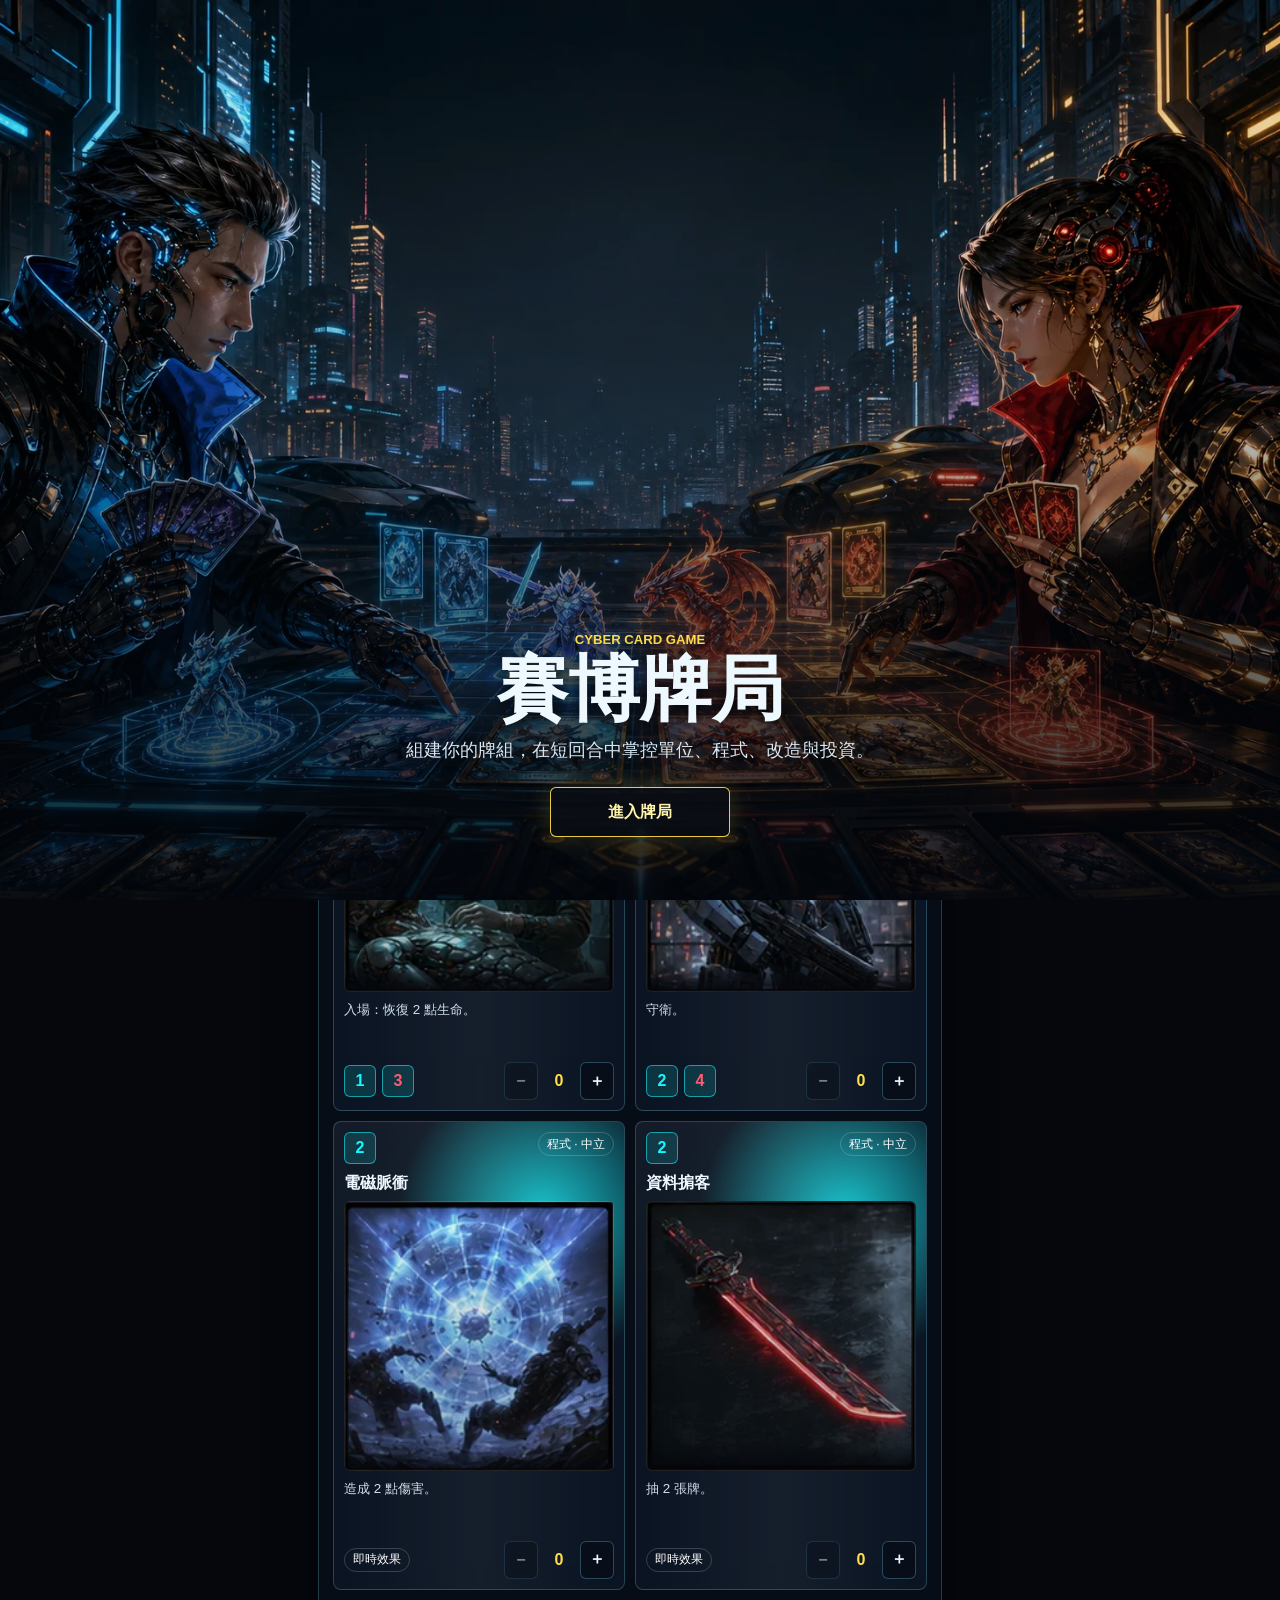
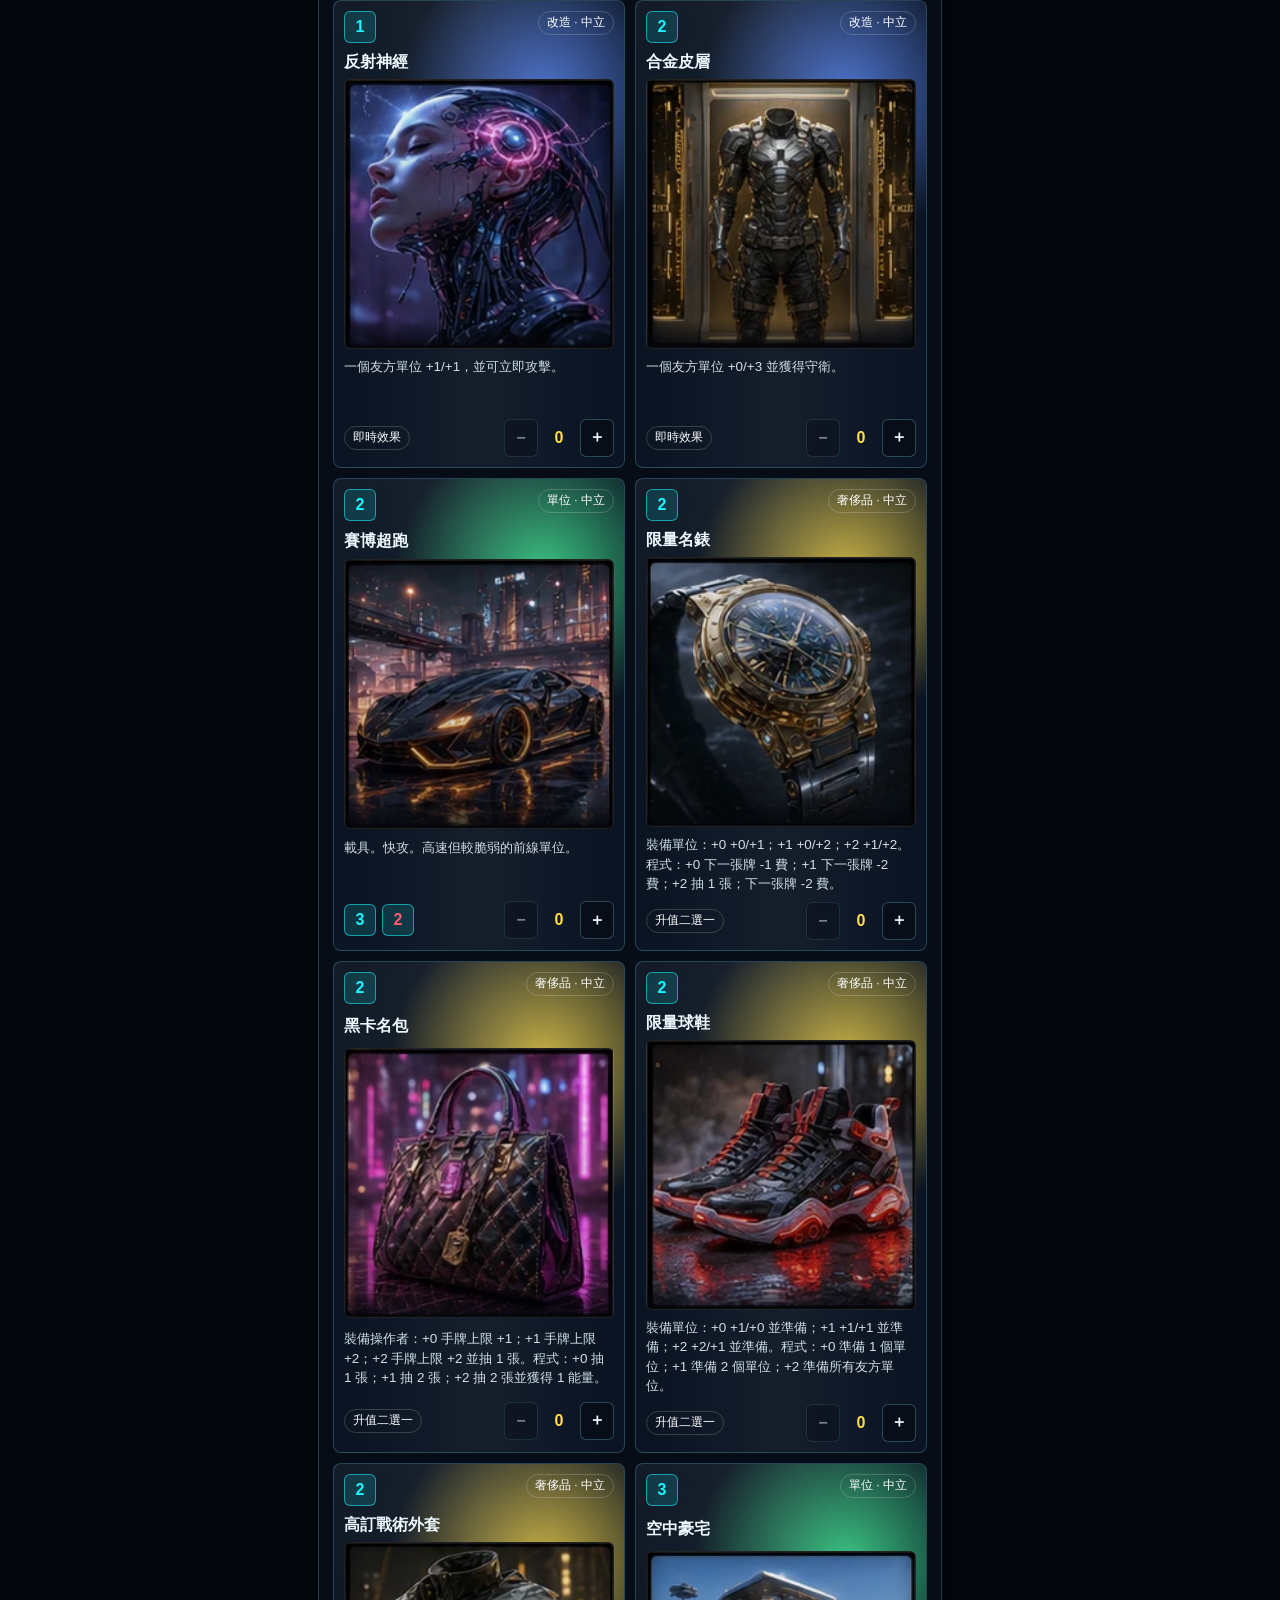
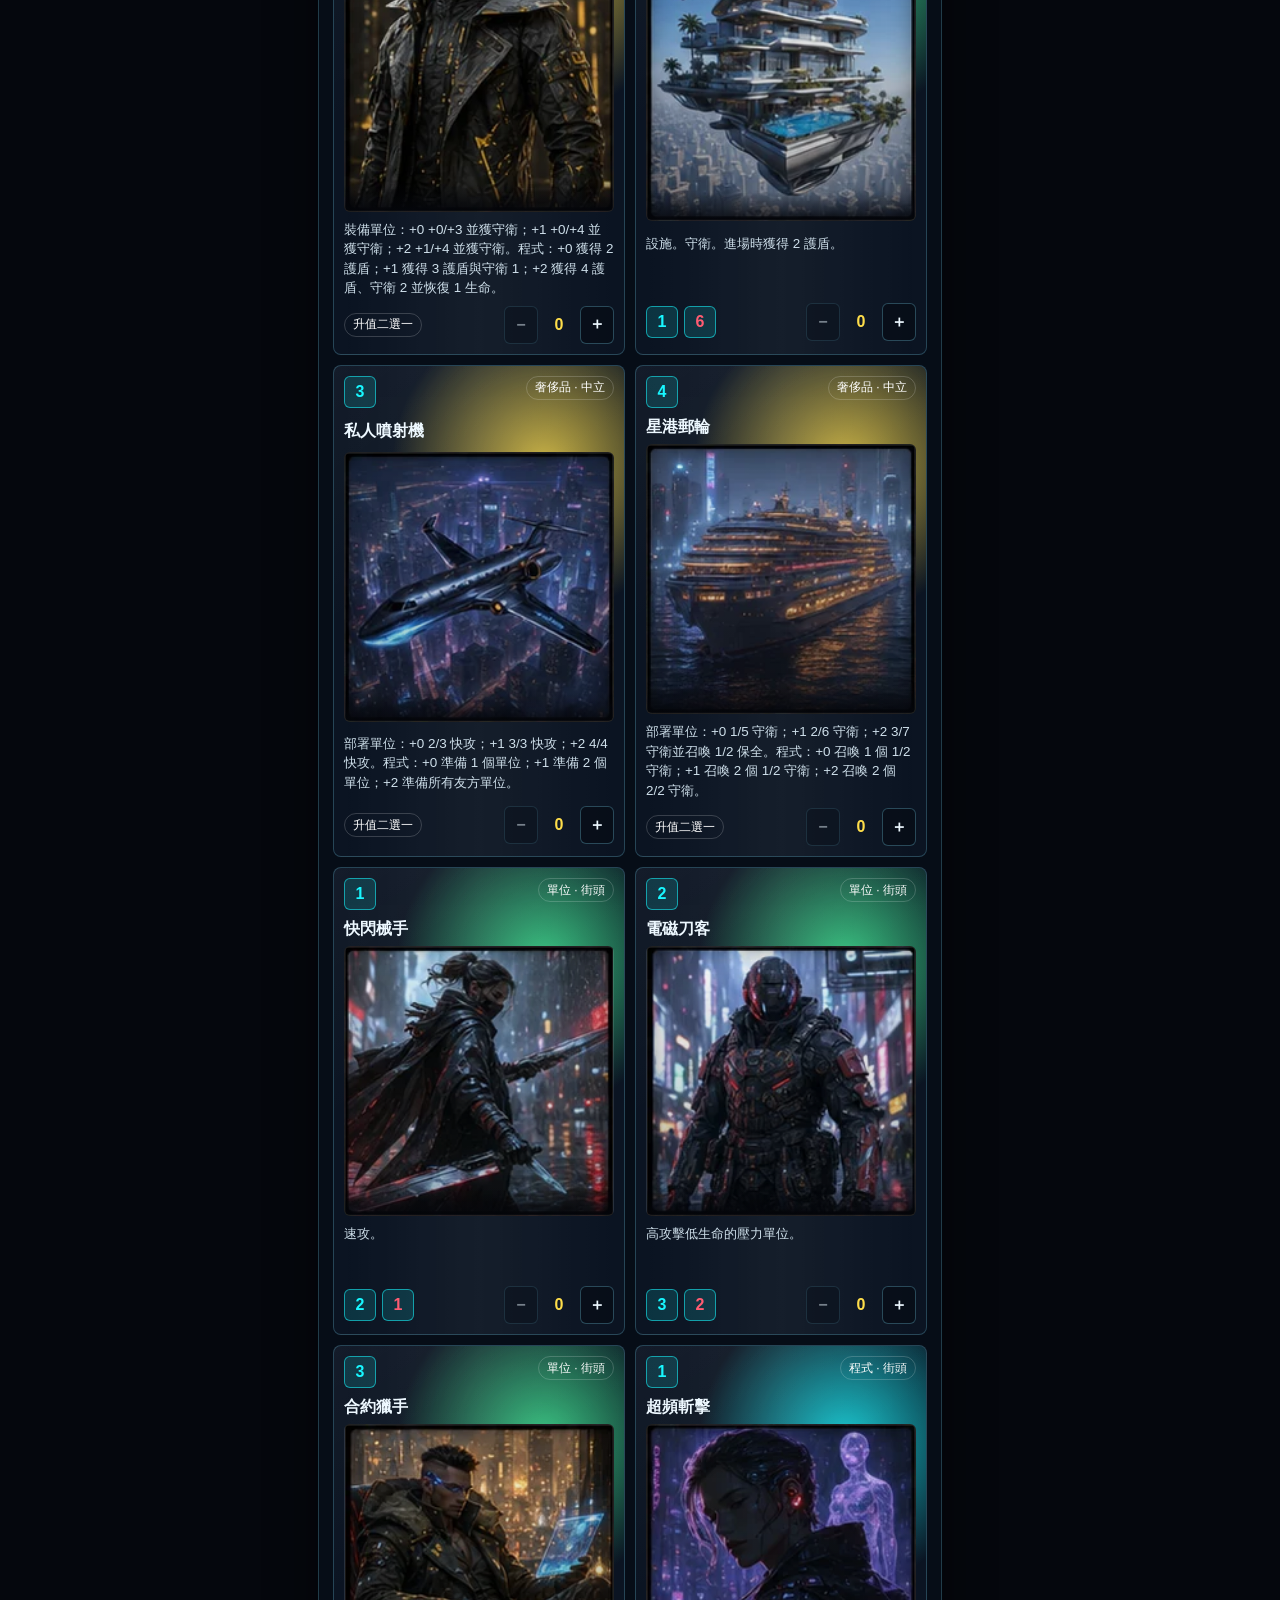
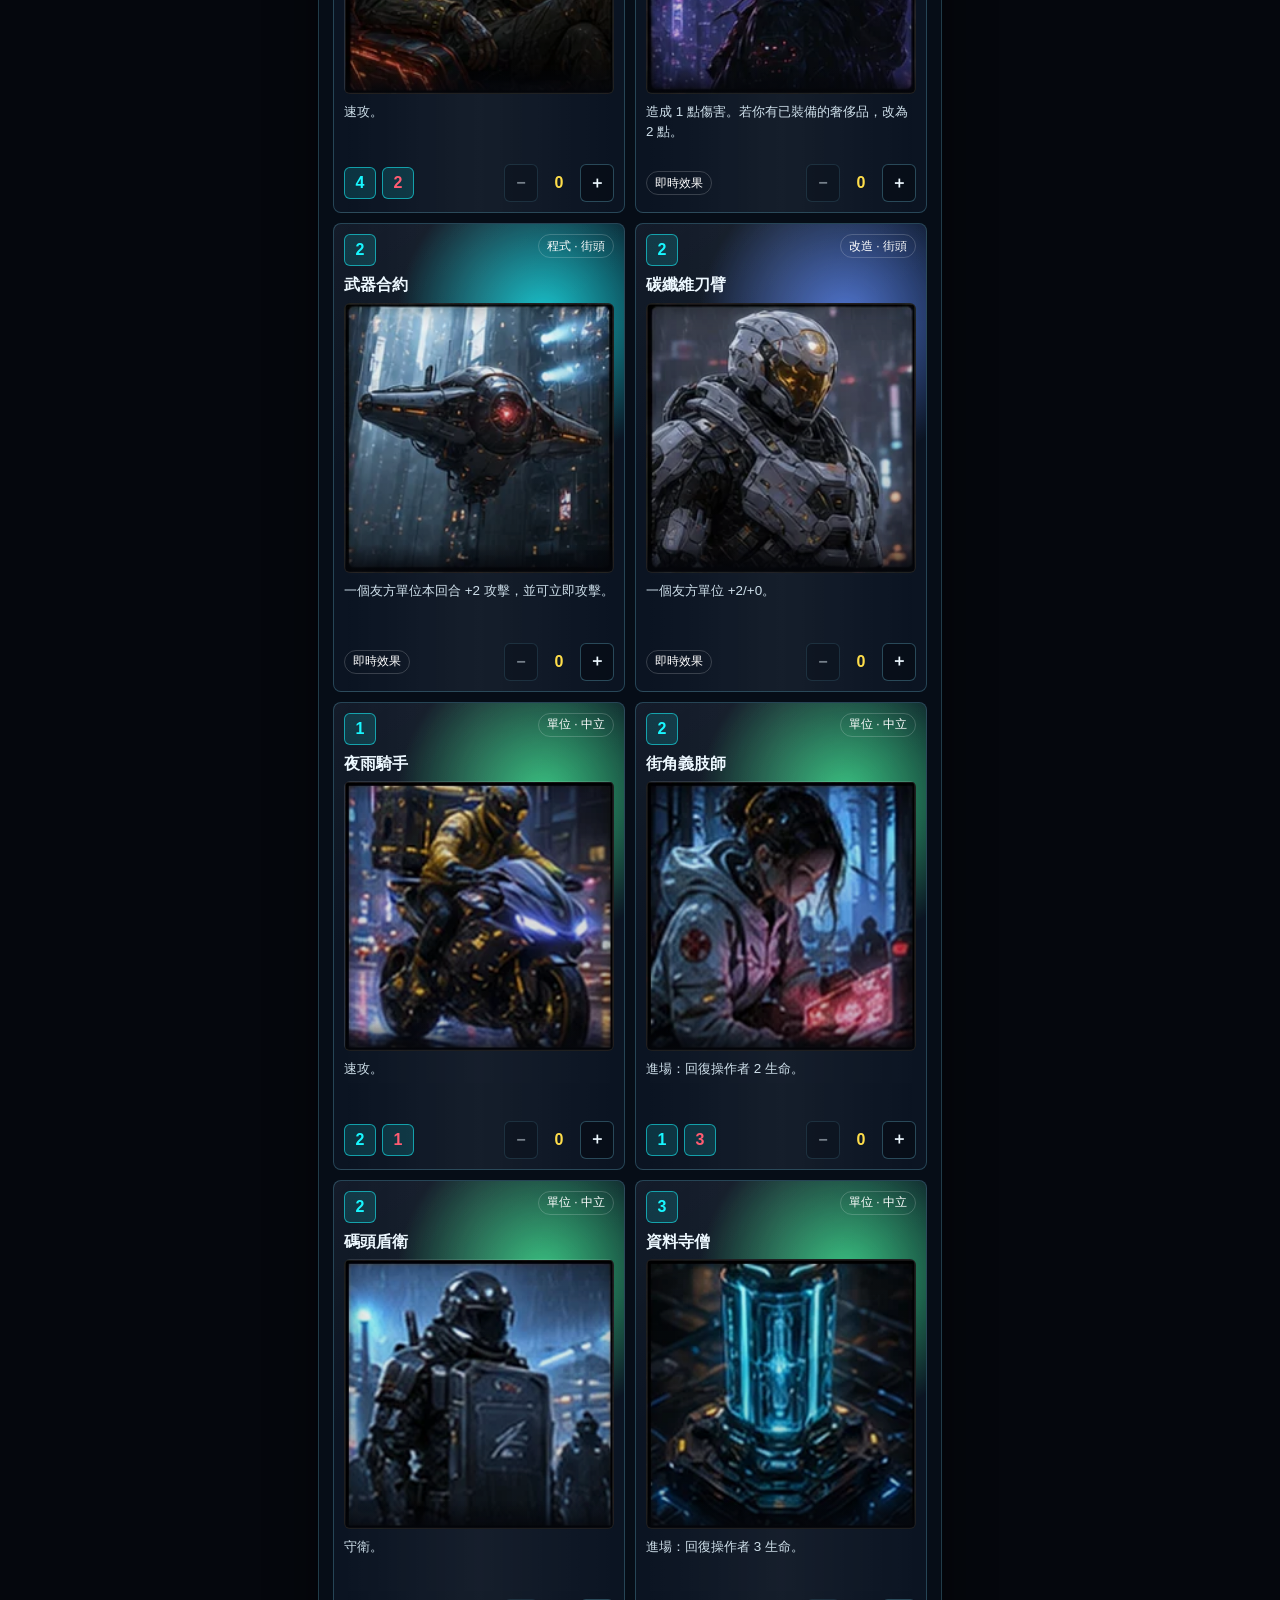
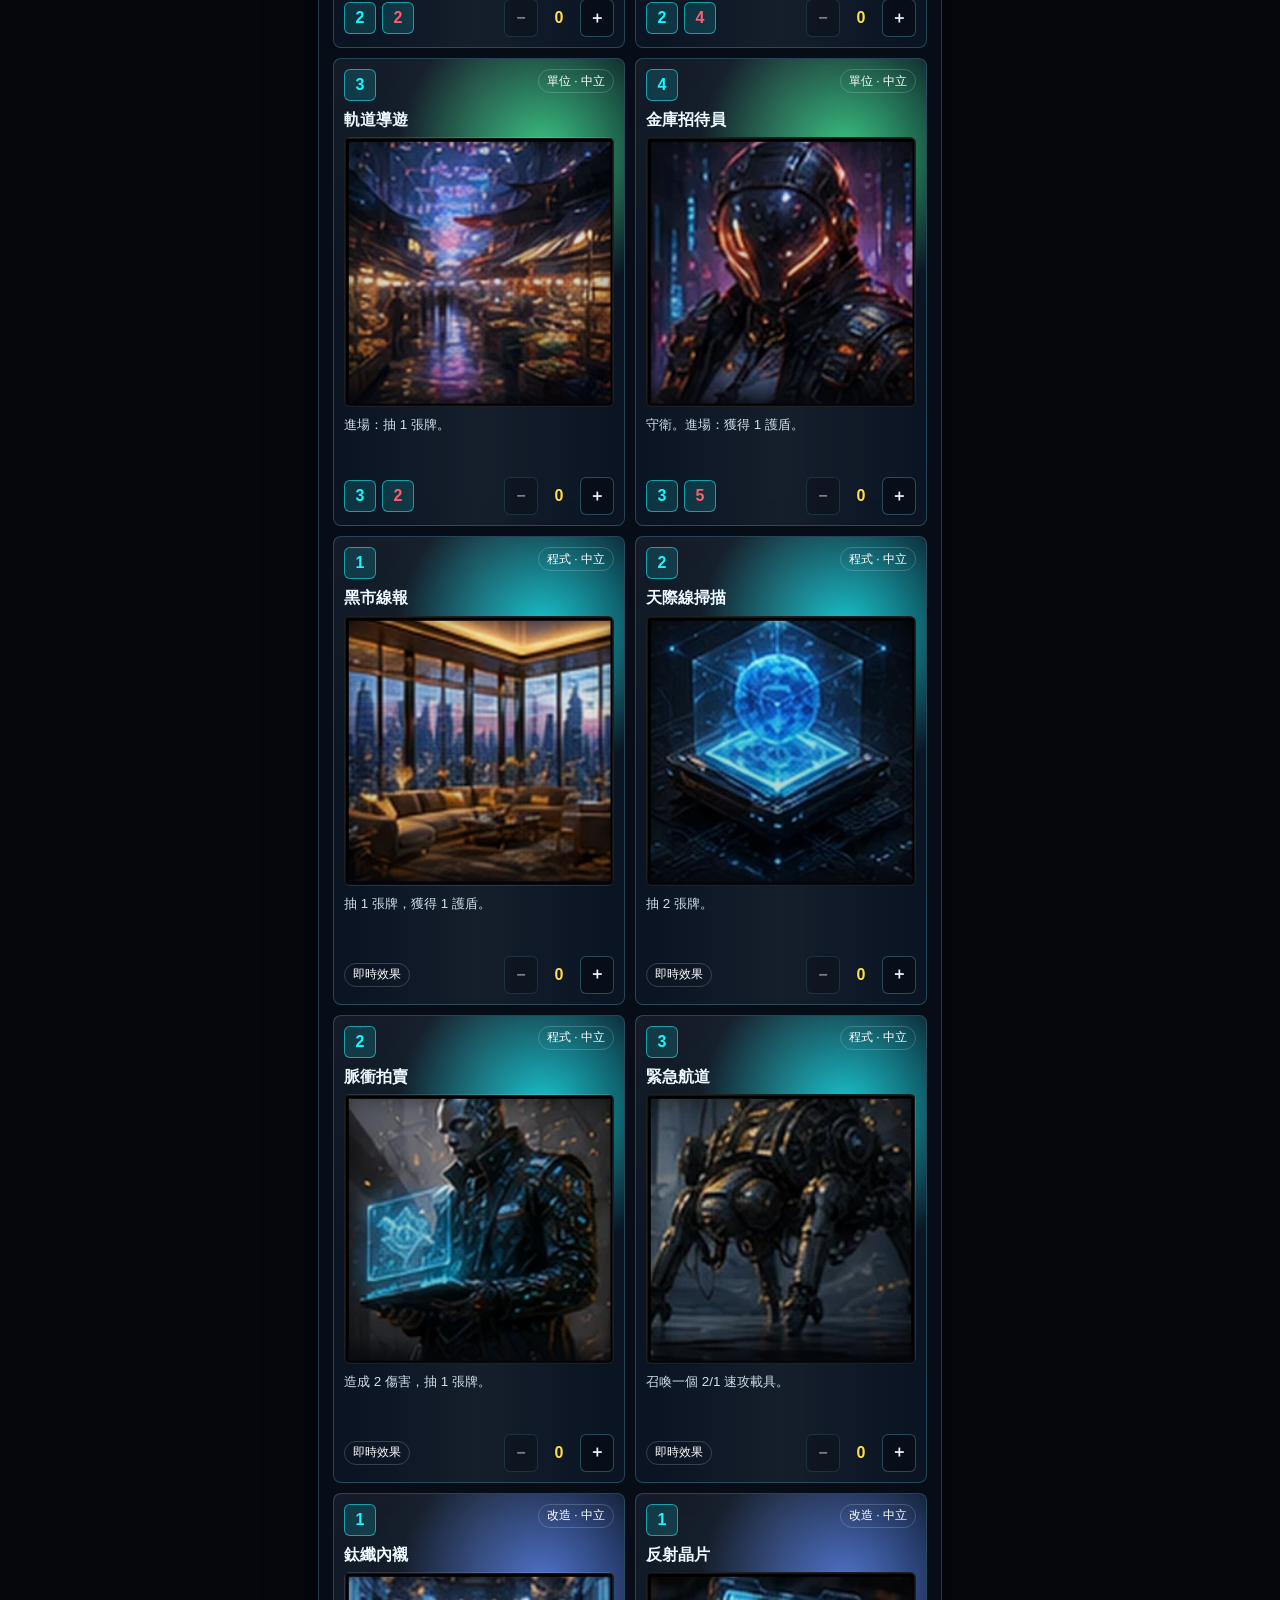
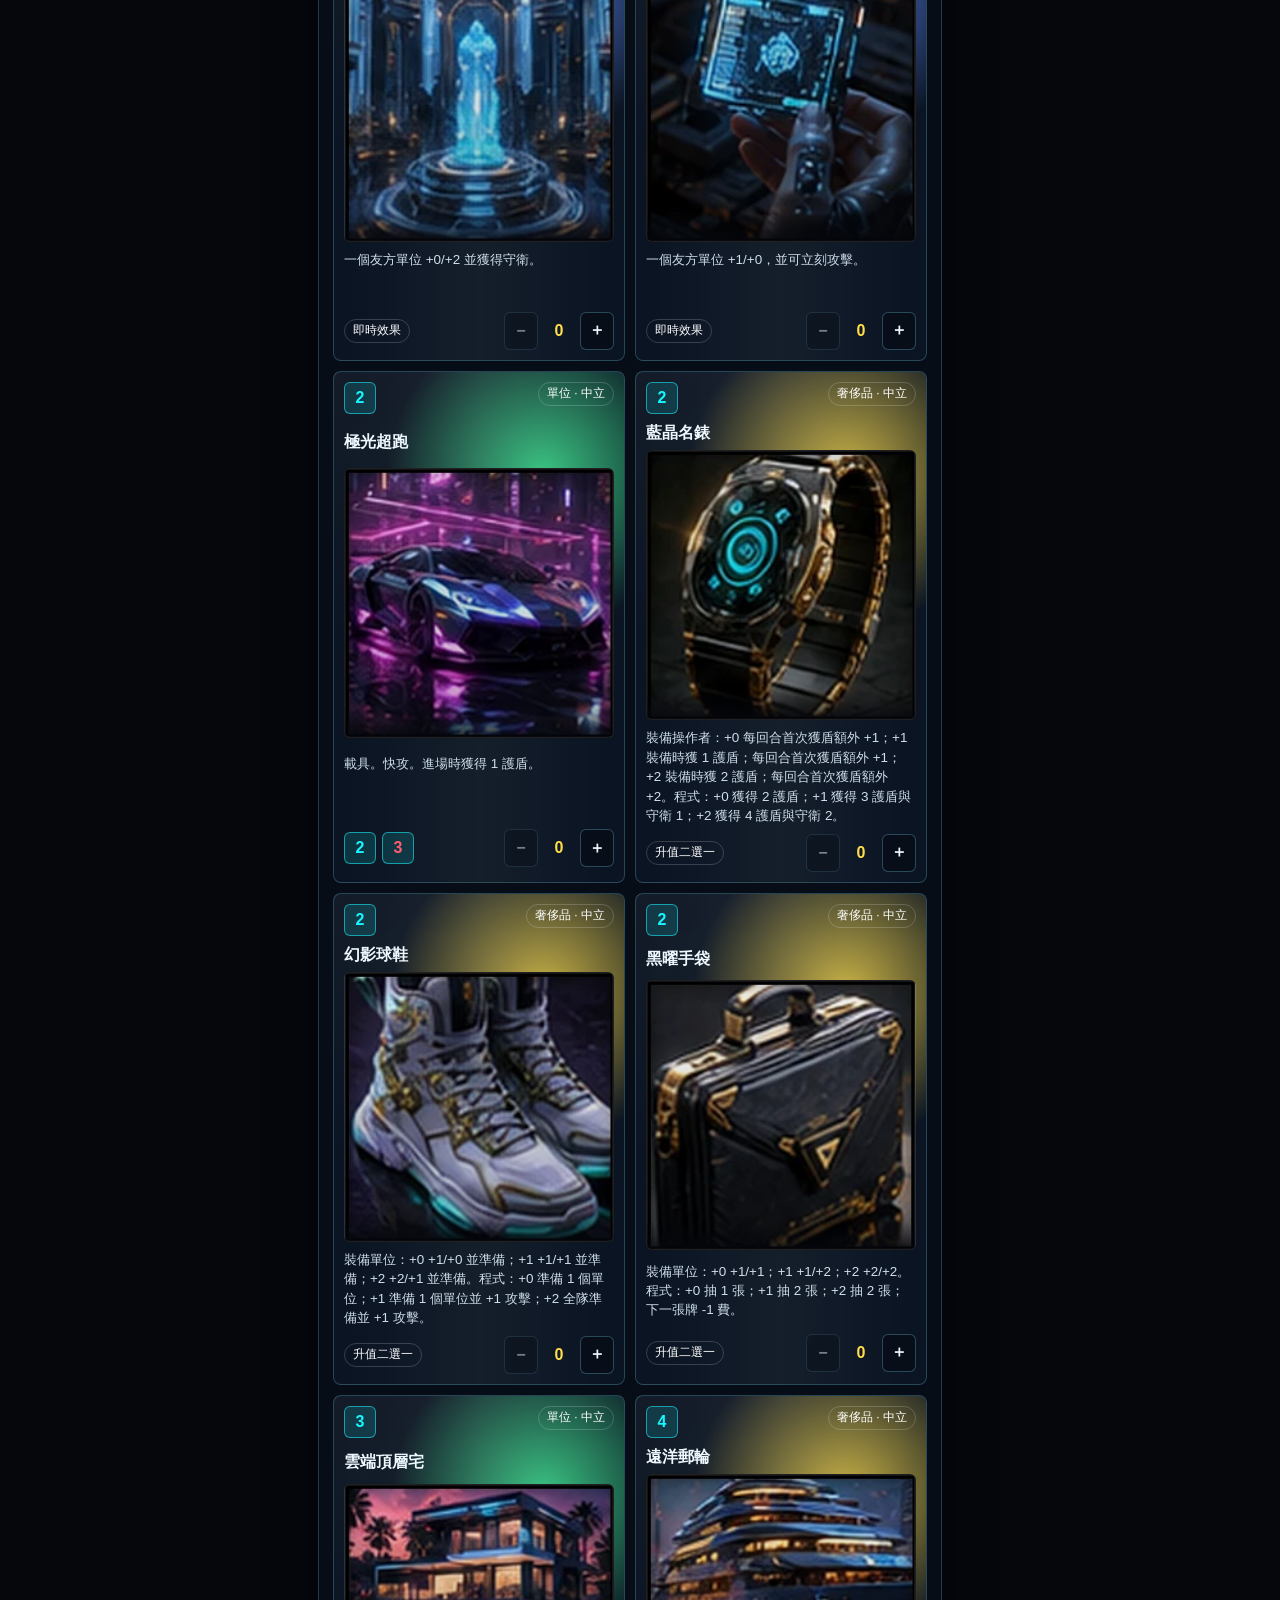
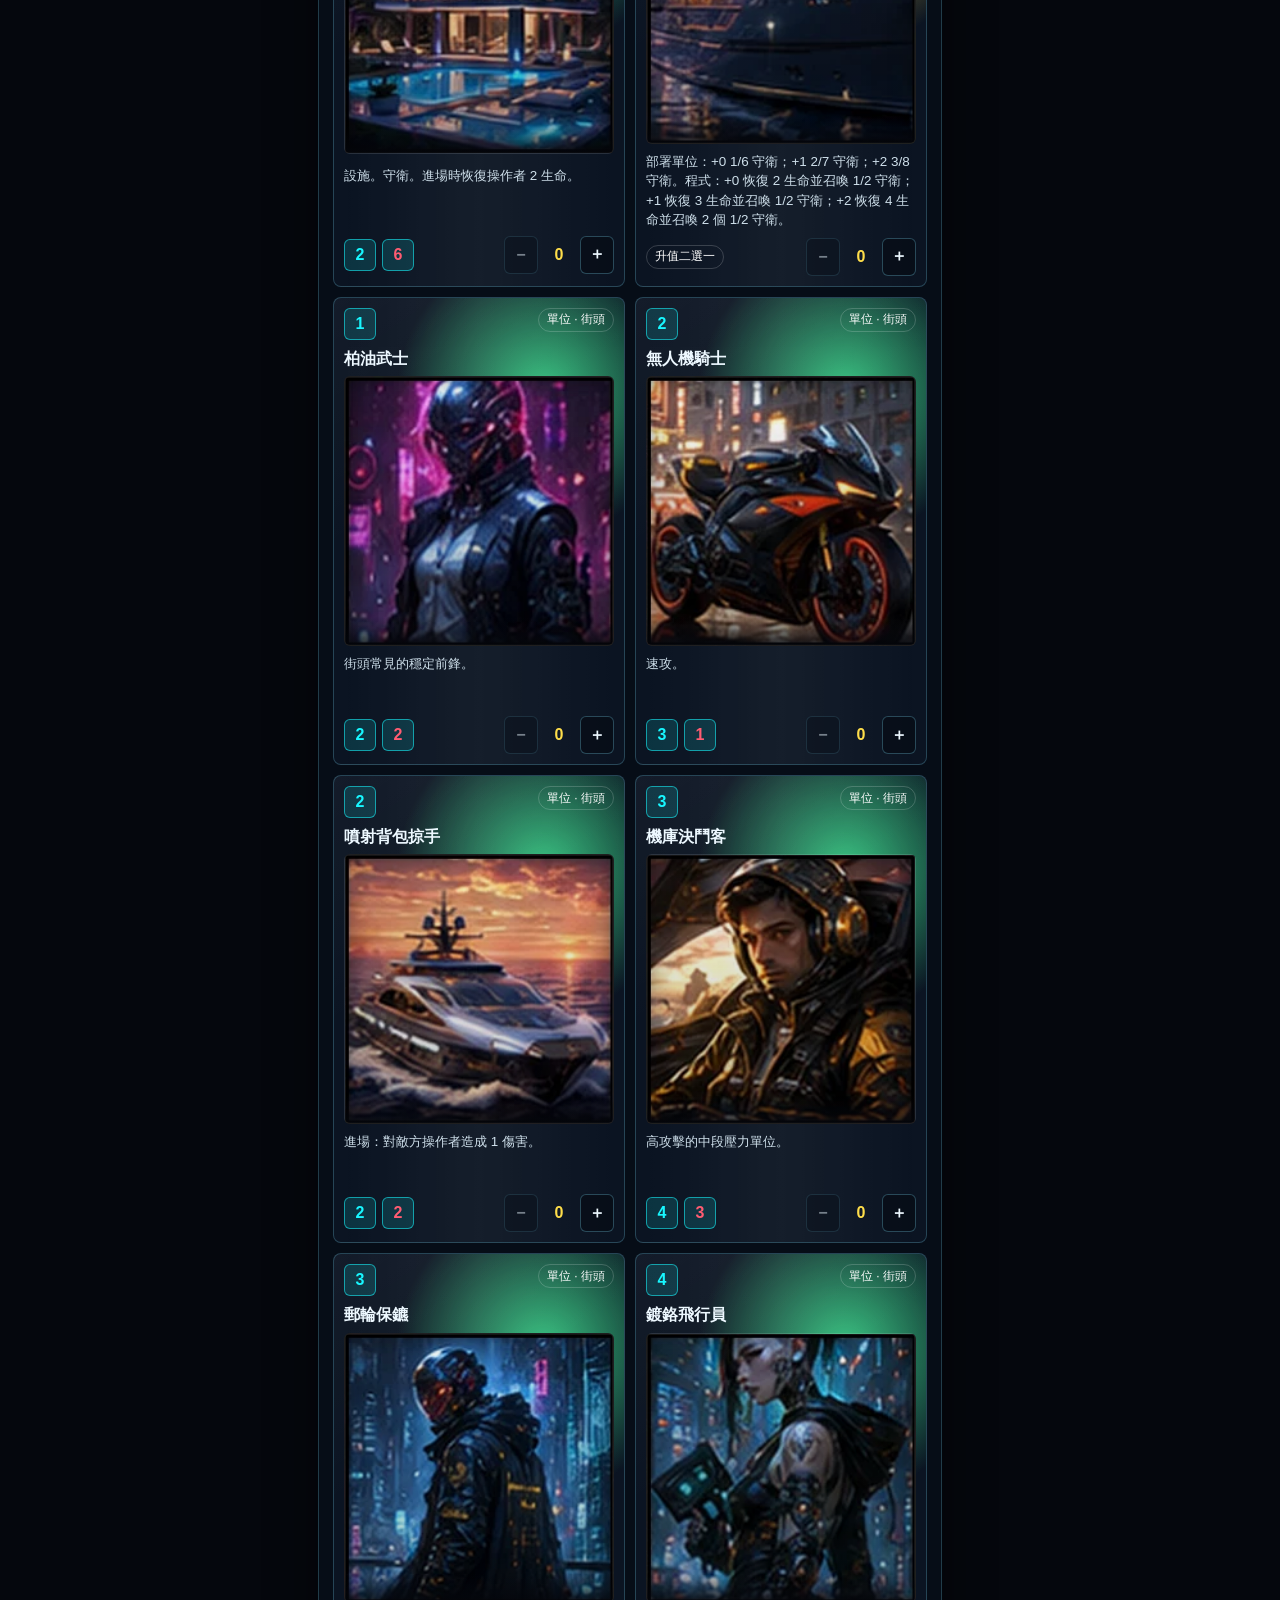
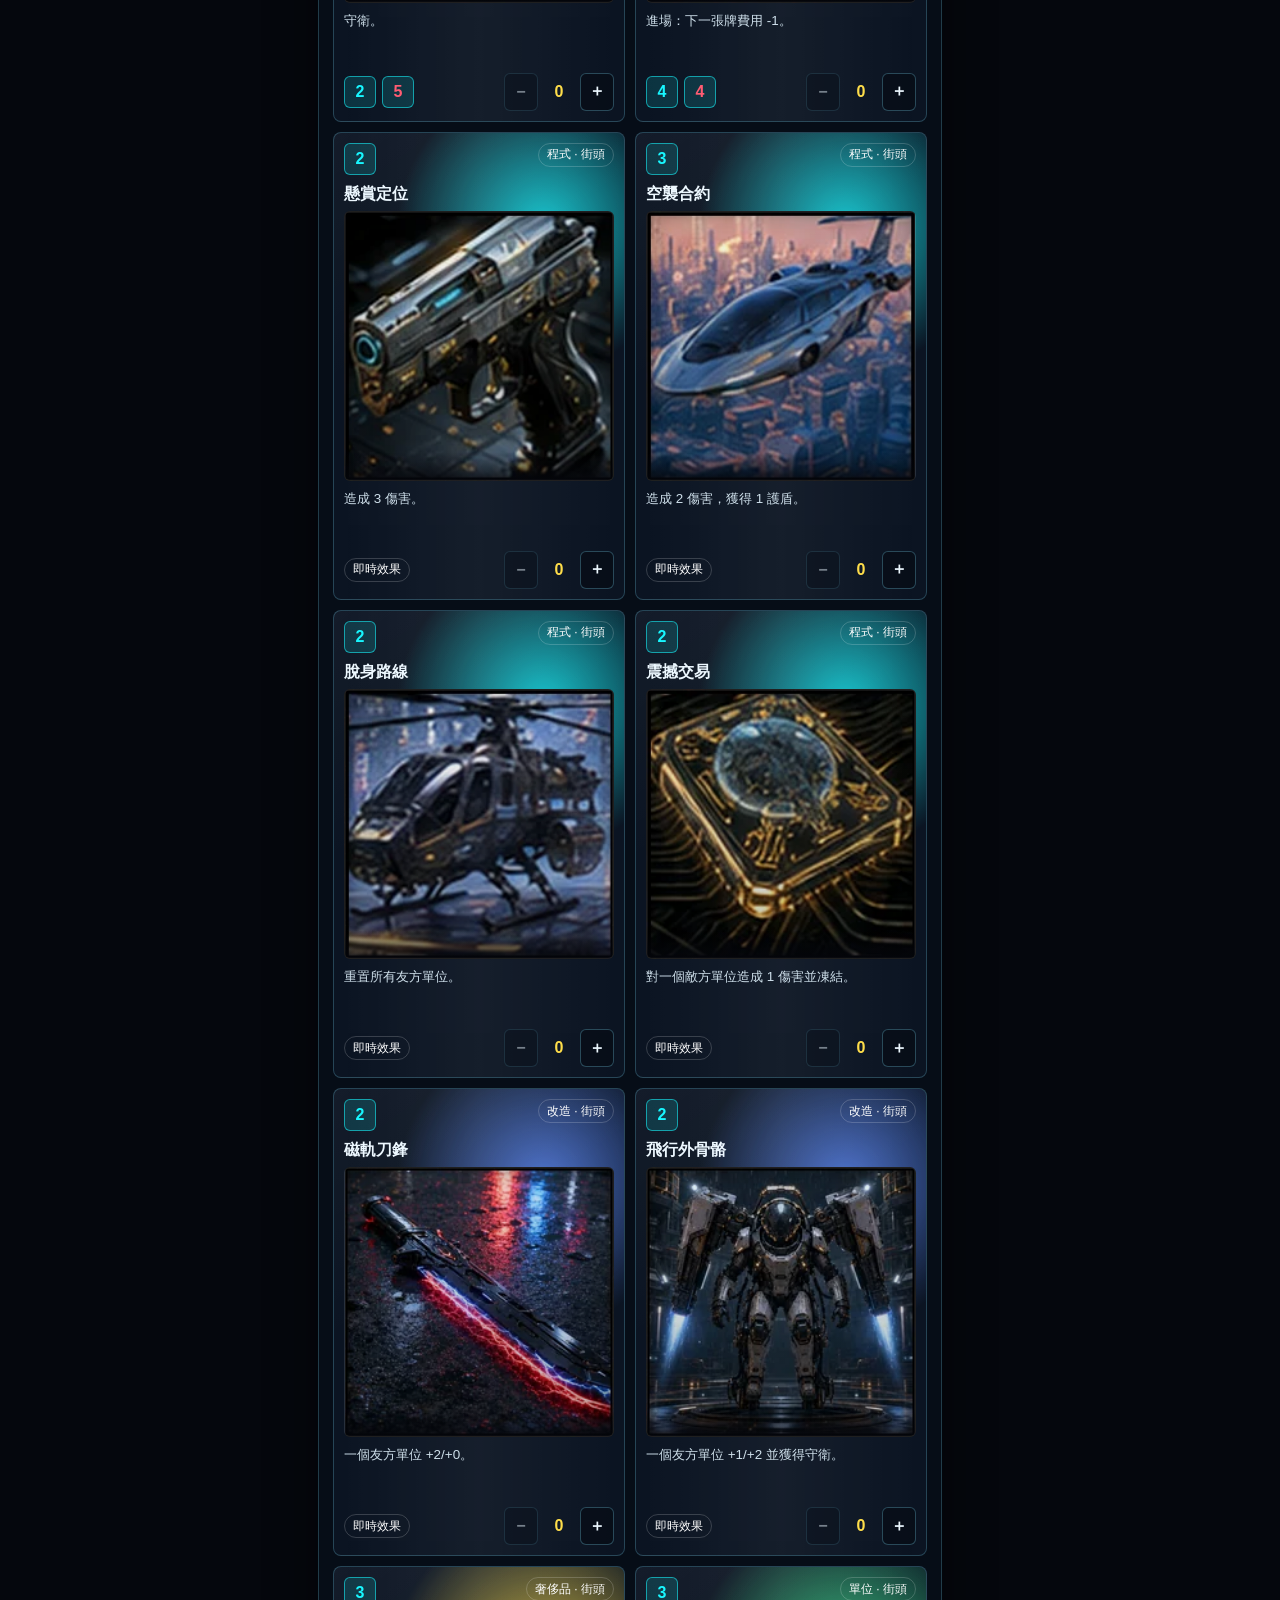
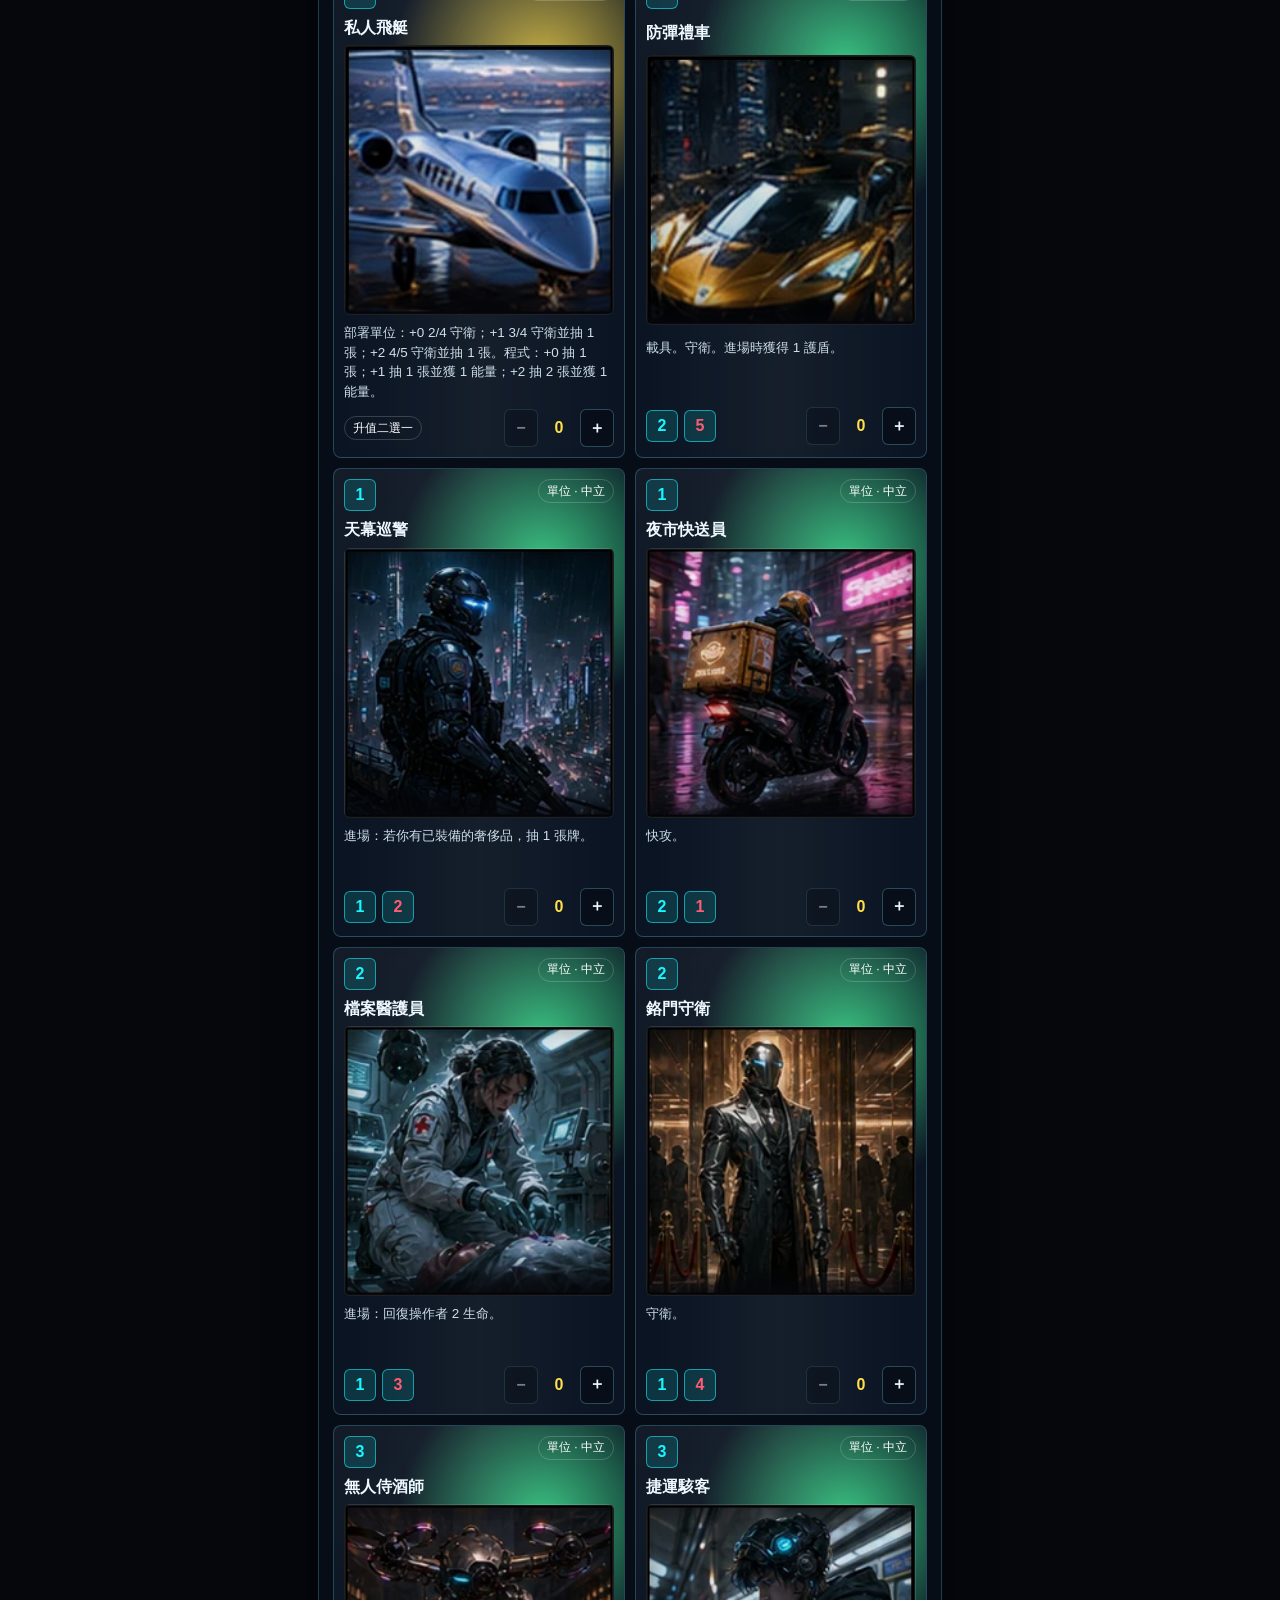
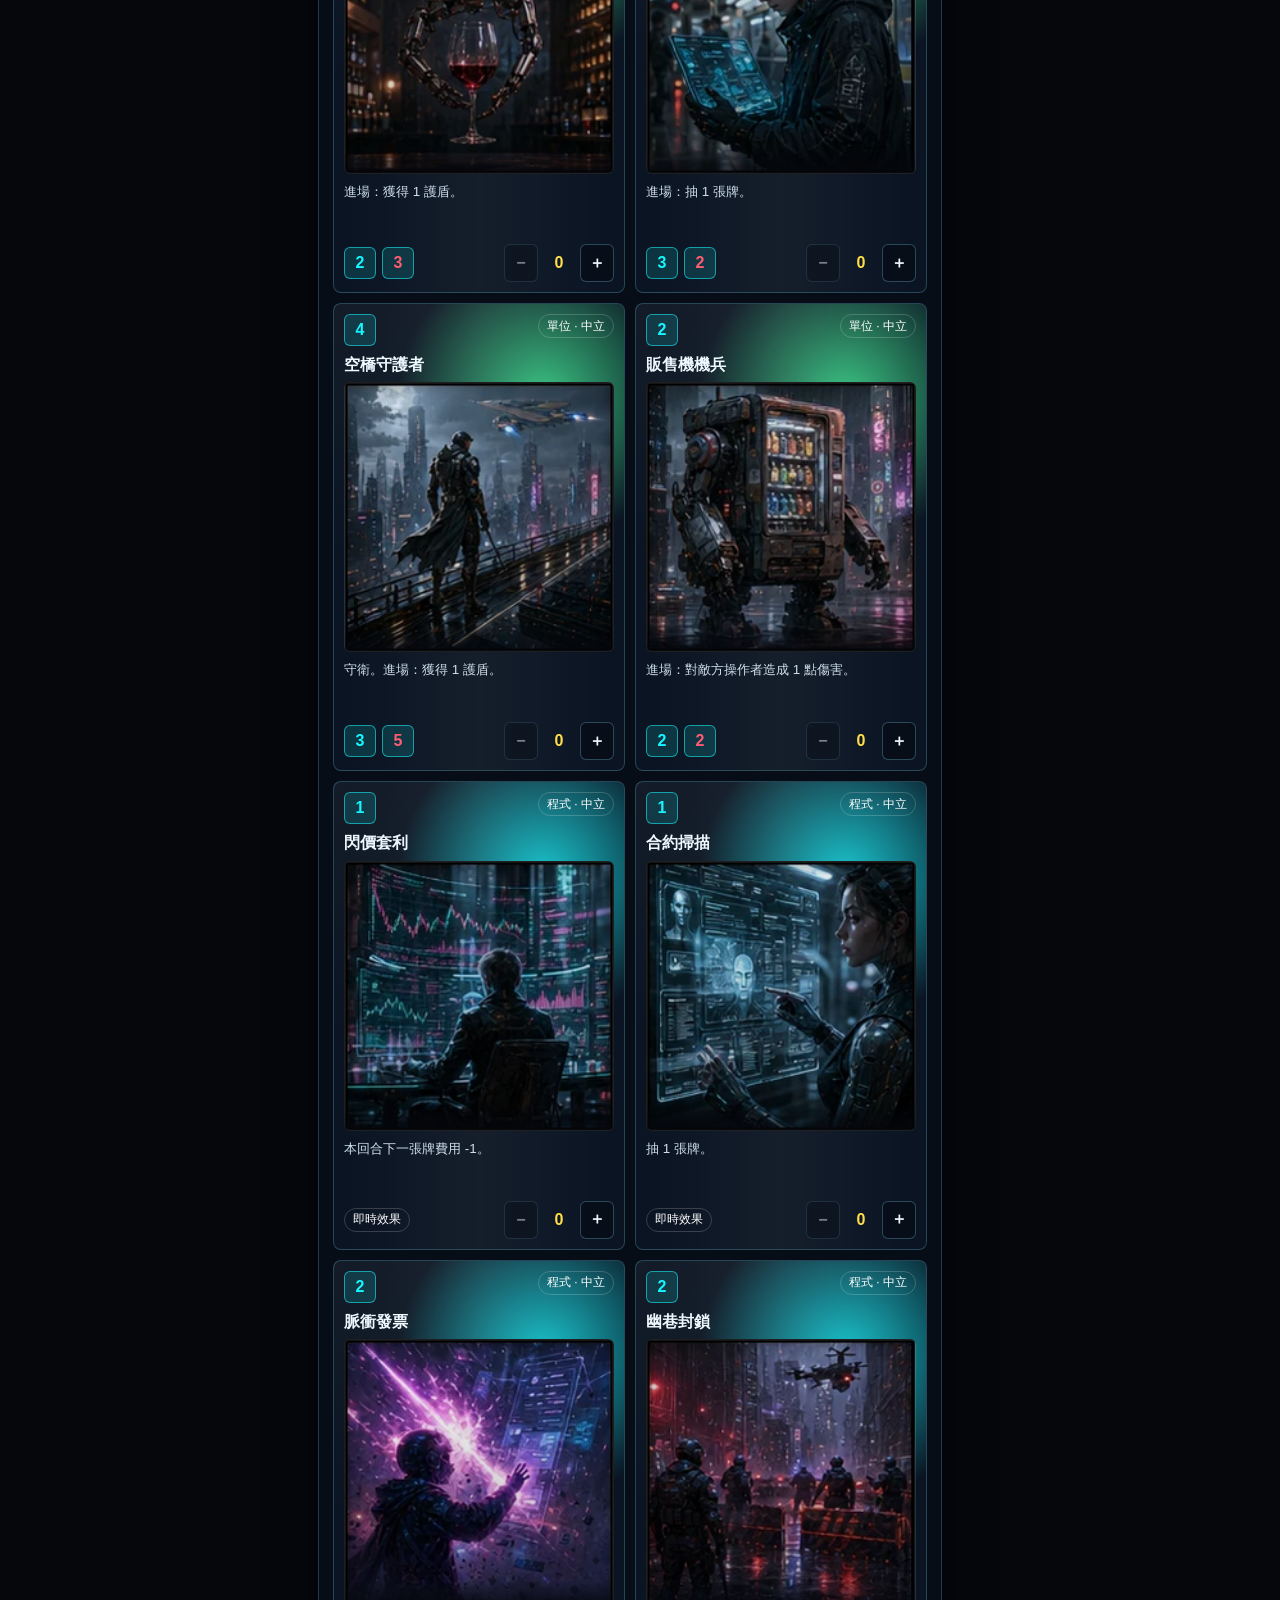
==== commit 27bb46ce: "Remove iPhone offline mode" ====
--- a/index.html
+++ b/index.html
@@ -4,12 +4,7 @@
     <meta charset="utf-8" />
     <meta name="viewport" content="width=device-width, initial-scale=1" />
     <meta name="theme-color" content="#07111d" />
-    <meta name="apple-mobile-web-app-capable" content="yes" />
-    <meta name="apple-mobile-web-app-status-bar-style" content="black-translucent" />
-    <meta name="apple-mobile-web-app-title" content="賽博牌局" />
     <title>賽博牌局</title>
-    <link rel="manifest" href="manifest.webmanifest" />
-    <link rel="apple-touch-icon" href="assets/app-icon-180.png" />
     <link rel="stylesheet" href="styles.css?v=random-opponent-20260714" />
   </head>
   <body class="landing-active">
@@ -157,6 +152,6 @@
     </main>
     <div id="storyResult" class="story-result" hidden aria-live="polite"></div>
     <script src="script.js?v=random-opponent-20260714"></script>
-    <script src="pwa.js?v=offline-manager-20260714"></script>
+    <script src="legacy-worker-cleanup.js?v=20260714"></script>
   </body>
 </html>
--- a/styles.css
+++ b/styles.css
@@ -891,82 +891,6 @@
   padding-right: 4px;
 }
 
-.offline-ready-toast {
-  position: fixed;
-  right: max(14px, env(safe-area-inset-right));
-  bottom: max(14px, calc(env(safe-area-inset-bottom) + 10px));
-  z-index: 1200;
-  padding: 10px 14px;
-  border: 1px solid rgba(67, 245, 155, 0.7);
-  border-radius: 6px;
-  background: rgba(5, 18, 17, 0.96);
-  color: #baffd9;
-  box-shadow: 0 10px 28px rgba(0, 0, 0, 0.45);
-  font-size: 0.86rem;
-  font-weight: 800;
-}
-
-.offline-ready-toast[data-state="loading"] {
-  border-color: rgba(255, 222, 74, 0.7);
-  color: #fff4a9;
-}
-
-.offline-ready-toast[data-state="error"] {
-  border-color: rgba(255, 92, 114, 0.78);
-  color: #ffc0c9;
-}
-
-.offline-install-panel {
-  position: fixed;
-  right: max(14px, env(safe-area-inset-right));
-  bottom: max(14px, calc(env(safe-area-inset-bottom) + 10px));
-  z-index: 1250;
-  display: grid;
-  width: min(330px, calc(100vw - 28px));
-  gap: 8px;
-  padding: 14px;
-  border: 1px solid rgba(255, 222, 74, 0.58);
-  border-radius: 6px;
-  background: rgba(5, 12, 21, 0.97);
-  box-shadow: 0 16px 42px rgba(0, 0, 0, 0.55);
-}
-
-.offline-install-panel[data-ready="true"] {
-  border-color: rgba(67, 245, 155, 0.72);
-}
-
-.offline-install-panel strong {
-  padding-right: 28px;
-  color: #fff4a9;
-}
-
-.offline-panel-status {
-  color: var(--muted);
-  font-size: 0.8rem;
-  line-height: 1.45;
-}
-
-.offline-prepare-button {
-  min-height: 40px;
-  border: 1px solid rgba(67, 245, 155, 0.68);
-  border-radius: 6px;
-  background: rgba(22, 75, 57, 0.62);
-  color: #d9ffeb;
-  font-weight: 800;
-}
-
-.offline-panel-close {
-  position: absolute;
-  top: 6px;
-  right: 6px;
-  width: 32px;
-  height: 32px;
-  border: 0;
-  background: transparent;
-  color: var(--muted);
-  font-size: 1.3rem;
-}
-
 .opponent-picker {
   display: grid;
   gap: 6px;
